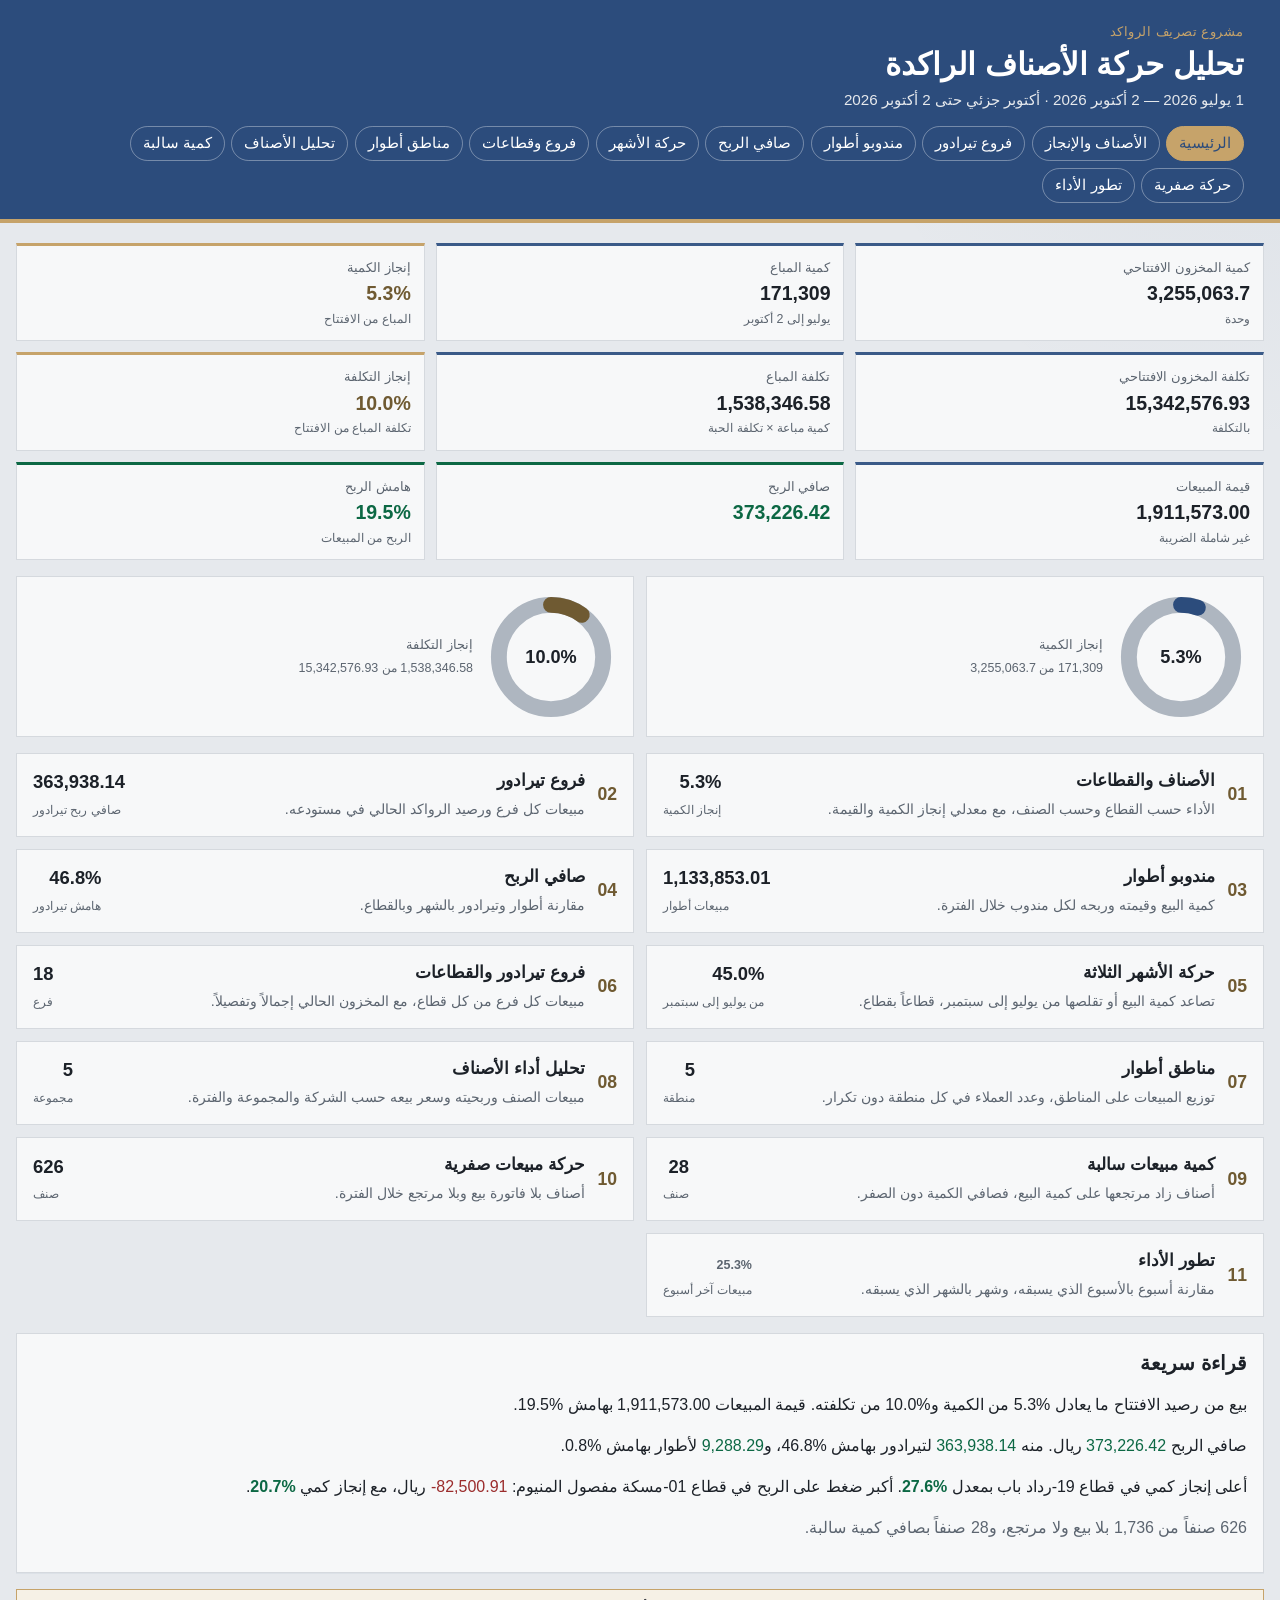
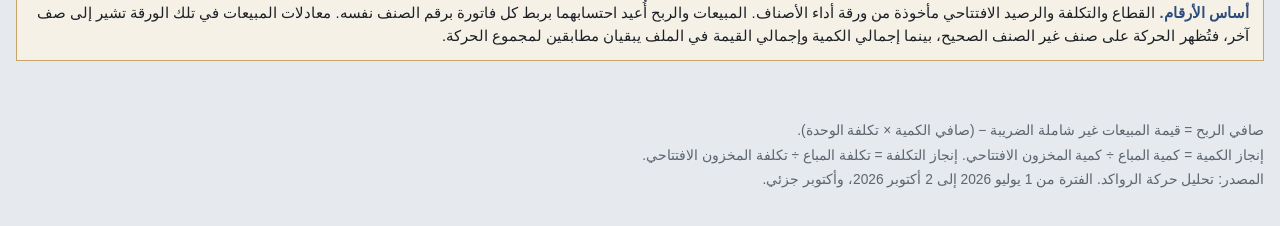
==== index.html @ 4e4d160f "إضافة صفحة تطور الأداء وصفحات الحركة، وتحديث الرسوم والجداول. المقارنة أسبوع مقابل الأسبوع السابق وش" ====
<!DOCTYPE html>
<html lang="ar" dir="rtl">
<head>
  <meta charset="utf-8">
  <meta name="viewport" content="width=device-width, initial-scale=1">
  <title>تحليل حركة الرواكد</title>
  <link rel="stylesheet" href="report.css">
</head>
<body data-page="home">
  <header class="mast">
    <div class="mast-text">
      <p class="eyebrow">مشروع تصريف الرواكد</p>
      <h1>تحليل حركة الأصناف الراكدة</h1>
      <p class="period" id="period"></p>
    </div>
    <nav id="nav" class="nav" aria-label="أقسام التقرير"></nav>
  </header>
  <main id="app" class="wrap"></main>
  <footer class="foot">
    <p>صافي الربح = قيمة المبيعات غير شاملة الضريبة − (صافي الكمية × تكلفة الوحدة).</p>
    <p>إنجاز الكمية = كمية المباع ÷ كمية المخزون الافتتاحي. إنجاز التكلفة = تكلفة المباع ÷ تكلفة المخزون الافتتاحي.</p>
    <p>المصدر: تحليل حركة الرواكد. الفترة من 1 يوليو 2026 إلى 2 أكتوبر 2026، وأكتوبر جزئي.</p>
  </footer>
  <script src="data.js"></script>
  <script src="report.js"></script>
</body>
</html>
---- report.css ----
:root {
  --bg: #E6E9ED;
  --paper: #F7F8F9;
  --ink: #1c2128;
  --muted: #5c6570;
  --line: #d5d9de;
  --deep: #2C4C7C;
  --deep-2: #3A5A88;
  --gold: #C6A36A;
  --gold-ink: #6F5A32;
  --gold-soft: #F6F1E6;
  --good: #0c6844;
  --bad: #9b2c2c;
  --track: #d9dee4;
  --shadow: 0 1px 0 rgba(44, 76, 124, 0.05);
  color-scheme: light;
}

* { box-sizing: border-box; }

html {
  scroll-behavior: smooth;
}

body {
  margin: 0;
  background:
    radial-gradient(circle at 100% 0%, rgba(44, 76, 124, 0.05), transparent 28rem),
    var(--bg);
  color: var(--ink);
  font-family: "Segoe UI", Tahoma, "Noto Naskh Arabic", sans-serif;
  font-size: 16px;
  line-height: 1.55;
  text-align: start;
}

.mast {
  background: var(--deep);
  color: #ffffff;
  padding: 1.4rem 1.25rem 1rem;
  border-bottom: 4px solid var(--gold);
}

.mast-text,
.wrap,
.foot {
  width: calc(100% - 2rem);
  margin-inline: auto;
}

.eyebrow {
  margin: 0;
  color: var(--gold);
  font-size: 0.82rem;
  letter-spacing: 0.04em;
}

h1 {
  margin: 0.15rem 0 0.2rem;
  font-size: clamp(1.55rem, 2.4vw, 2.15rem);
  font-weight: 700;
  line-height: 1.3;
}

.period {
  margin: 0;
  color: var(--bg);
  font-size: 0.95rem;
}

.nav {
  width: calc(100% - 2rem);
  margin: 0.9rem auto 0;
  display: flex;
  flex-wrap: wrap;
  gap: 0.4rem;
}

.nav a {
  color: #ffffff;
  text-decoration: none;
  border: 1px solid rgba(255, 255, 255, 0.35);
  padding: 0.32rem 0.75rem;
  border-radius: 999px;
  font-size: 0.92rem;
}

.nav a:hover { background: rgba(255, 255, 255, 0.12); }

.nav a[aria-current="page"] {
  background: var(--gold);
  color: var(--deep);
  border-color: var(--gold);
}

.wrap { padding: 1.25rem 0 2.5rem; }

.foot {
  padding: 0 0 2rem;
  color: var(--muted);
  font-size: 0.86rem;
}

.foot p { margin: 0.2rem 0; }

h2 {
  margin: 0 0 0.35rem;
  font-size: 1.25rem;
  line-height: 1.35;
}

.lead {
  margin: 0 0 0.9rem;
  color: var(--muted);
}

.section {
  background: var(--paper);
  border: 1px solid var(--line);
  box-shadow: var(--shadow);
  padding: 1rem 1rem 1.1rem;
  margin-bottom: 1rem;
}

.kpis {
  display: grid;
  grid-template-columns: repeat(6, 1fr);
  gap: 0.7rem;
  margin-bottom: 1rem;
}

.kpis.board { grid-template-columns: repeat(3, 1fr); }

.kpi {
  background: var(--paper);
  border: 1px solid var(--line);
  border-top: 3px solid var(--deep-2);
  padding: 0.75rem 0.8rem 0.7rem;
  min-width: 0;
}

.kpi.good { border-top-color: var(--good); }
.kpi.bad { border-top-color: var(--bad); }
.kpi.gold { border-top-color: var(--gold); }

.kpi-label {
  margin: 0;
  color: var(--muted);
  font-size: 0.82rem;
}

.kpi-value {
  margin: 0.2rem 0 0;
  font-size: 1.22rem;
  font-weight: 700;
  line-height: 1.25;
  font-variant-numeric: tabular-nums;
}

.kpi-note {
  margin: 0.25rem 0 0;
  color: var(--muted);
  font-size: 0.78rem;
}

.cards {
  display: grid;
  grid-template-columns: 1fr 1fr;
  gap: 0.75rem;
}

.card {
  display: grid;
  grid-template-columns: auto 1fr auto;
  gap: 0.8rem;
  align-items: center;
  text-decoration: none;
  color: inherit;
  background: var(--paper);
  border: 1px solid var(--line);
  padding: 0.9rem 1rem;
}

.card:hover { border-color: var(--deep-2); }

.card-n {
  font-weight: 700;
  color: var(--gold-ink);
  font-size: 1.1rem;
}

.card h2 { font-size: 1.05rem; }
.card p { margin: 0.15rem 0 0; color: var(--muted); font-size: 0.9rem; }

.card-stat { text-align: end; }
.card-stat strong {
  display: block;
  font-size: 1.15rem;
  font-variant-numeric: tabular-nums;
}
.card-stat span { color: var(--muted); font-size: 0.78rem; }

.note {
  background: var(--gold-soft);
  border: 1px solid var(--gold);
  padding: 0.75rem 0.9rem;
  margin-bottom: 1rem;
  font-size: 0.92rem;
}

.check-option {
  display: flex;
  align-items: flex-start;
  gap: 0.65rem;
  background: var(--paper);
  border: 1px solid var(--line);
  border-inline-start: 3px solid var(--gold);
  padding: 0.75rem 0.9rem;
  margin-bottom: 1rem;
  cursor: pointer;
  font-size: 0.95rem;
}

.check-option input {
  width: 1.05rem;
  height: 1.05rem;
  margin-top: 0.22rem;
  accent-color: var(--deep);
  flex: none;
}

.check-option small {
  display: block;
  color: var(--muted);
  font-size: 0.82rem;
  margin-top: 0.15rem;
}

.note strong { color: var(--deep); }

.split {
  display: grid;
  grid-template-columns: 1fr 1fr;
  gap: 0.75rem;
}

.company {
  border: 1px solid var(--line);
  background: var(--paper);
  padding: 0.9rem 1rem 1rem;
}

.company h2 { margin-bottom: 0.15rem; }
.company .sub { margin: 0 0 0.7rem; color: var(--muted); font-size: 0.85rem; }

.stat-list {
  display: grid;
  grid-template-columns: 1fr 1fr;
  gap: 0.55rem 0.8rem;
  margin: 0;
}

.stat-list div { min-width: 0; }
.stat-list dt { color: var(--muted); font-size: 0.8rem; }
.stat-list dd { margin: 0.05rem 0 0; font-weight: 700; font-size: 1.05rem; }

.toolbar {
  display: flex;
  flex-wrap: wrap;
  gap: 0.5rem;
  align-items: end;
  margin-bottom: 0.7rem;
}

label.field { display: flex; flex-direction: column; gap: 0.2rem; font-size: 0.82rem; color: var(--muted); }

input[type="search"],
select {
  font: inherit;
  color: var(--ink);
  background: #fff;
  border: 1px solid var(--line);
  border-radius: 2px;
  padding: 0.38rem 0.55rem;
  min-width: 11rem;
}

input[type="search"] { min-width: min(22rem, 70vw); }

.chips { display: flex; flex-wrap: wrap; gap: 0.35rem; margin-bottom: 0.7rem; }

.chips button,
.switch button,
.pager button {
  font: inherit;
  background: #fff;
  color: var(--ink);
  border: 1px solid var(--line);
  padding: 0.32rem 0.65rem;
  cursor: pointer;
}

.chips button[aria-pressed="true"],
.switch button[aria-pressed="true"] {
  background: var(--deep);
  color: #ffffff;
  border-color: var(--deep);
}

.meta-line {
  margin: 0 0 0.55rem;
  color: var(--muted);
  font-size: 0.88rem;
}

.table-wrap {
  overflow: auto;
  max-height: 72vh;
  border: 1px solid var(--line);
  background: #fff;
}

.table-wrap.open { max-height: none; }

.donuts {
  display: grid;
  grid-template-columns: 1fr 1fr;
  gap: 0.75rem;
  margin-bottom: 1rem;
}

.donut {
  display: grid;
  grid-template-columns: 8.5rem 1fr;
  gap: 0.6rem;
  align-items: center;
  background: var(--paper);
  border: 1px solid var(--line);
  padding: 0.7rem 0.9rem;
}

.donut svg { width: 100%; height: auto; display: block; }
.donut-track { fill: none; stroke: #aeb6c0; stroke-width: 14; }
.donut-fill { fill: none; stroke: var(--deep); stroke-width: 14; stroke-linecap: round; }
.donuts .donut:nth-child(2) .donut-fill { stroke: var(--gold-ink); }
.donut-pct { font-size: 16px; font-weight: 700; fill: var(--ink); font-family: "Segoe UI", Tahoma, sans-serif; }

.chart-title { margin-top: 0.4rem; }

.stack { display: flex; flex-direction: column; gap: 0.32rem; }
.stack-row {
  display: grid;
  grid-template-columns: minmax(8rem, 14rem) 1fr auto;
  gap: 0.55rem;
  align-items: center;
}
.stack-name { font-size: 0.82rem; line-height: 1.3; }
.stack-track {
  height: 0.72rem;
  background: var(--track);
  border-radius: 99px;
  overflow: hidden;
}
.stack-bar { display: flex; height: 100%; }
.stack-seg { height: 100%; min-width: 1px; }
.stack-val { font-size: 0.82rem; min-width: 4.5rem; text-align: end; }
.stack-legend, .pie-legend { display: flex; flex-wrap: wrap; gap: 0.45rem 0.9rem; margin: 0.35rem 0 0.7rem; }
.legend-item, .pie-key { display: flex; align-items: center; gap: 0.35rem; font-size: 0.82rem; }
.swatch { width: 0.75rem; height: 0.75rem; border-radius: 2px; flex: none; }
.pie-key strong { margin-inline-start: auto; }

.pie-wrap {
  display: grid;
  grid-template-columns: 11rem 1fr;
  gap: 0.8rem;
  align-items: center;
}
.pie { width: 100%; height: auto; display: block; }
.pie-legend { flex-direction: column; align-items: flex-start; margin: 0; gap: 0.28rem; }
.pie-key { justify-content: flex-start; }
.pie-legend .pie-key strong { margin-inline-start: 0.4rem; }

table {
  width: 100%;
  border-collapse: collapse;
  font-size: 0.88rem;
  font-variant-numeric: tabular-nums;
}

th, td {
  padding: 0.42rem 0.55rem;
  border-bottom: 1px solid var(--line);
  white-space: nowrap;
  text-align: start;
  vertical-align: middle;
}

th {
  position: sticky;
  top: 0;
  z-index: 2;
  background: var(--bg);
  font-weight: 700;
  cursor: default;
  box-shadow: inset 0 -1px 0 var(--line);
}

th[data-k] { cursor: pointer; }

button:disabled { opacity: 0.45; cursor: default; }

td.clip, th.clip {
  white-space: normal;
  min-width: 14rem;
  max-width: 22rem;
}

th.stick, td.stick {
  position: sticky;
  inset-inline-start: 0;
  z-index: 1;
  background: var(--paper);
  box-shadow: -1px 0 0 var(--line);
}

th.stick { z-index: 3; background: var(--bg); }

.numcol { text-align: end; }

tbody tr:hover td { background: #e8edf3; }
tbody tr:hover td.stick { background: #dde4ee; }

.num {
  direction: ltr;
  unicode-bidi: isolate;
  display: inline-block;
  font-variant-numeric: tabular-nums;
}

.neg { color: var(--bad); }
.pos { color: var(--good); }

.rate-low { color: var(--bad); font-weight: 700; }
.rate-mid { color: var(--gold-ink); font-weight: 700; }
.rate-high { color: var(--good); font-weight: 700; }

.sku {
  direction: ltr;
  unicode-bidi: isolate;
  display: inline-block;
  font-variant-numeric: tabular-nums;
}

.bars { display: flex; flex-direction: column; gap: 0.38rem; }

.bar-row {
  display: grid;
  grid-template-columns: minmax(9rem, 16rem) 1fr auto;
  gap: 0.65rem;
  align-items: center;
}

.bar-name {
  font-size: 0.86rem;
  line-height: 1.35;
}

.bar-track {
  height: 0.72rem;
  background: var(--track);
  border-radius: 99px;
  overflow: hidden;
}

.bar-fill {
  height: 100%;
  background: var(--deep-2);
  border-radius: inherit;
  min-width: 2px;
}

.bar-fill.neg { background: var(--bad); }
.bar-fill.gold { background: var(--gold); }
.bar-fill.good { background: var(--good); }

.spark { display: block; margin-inline-start: auto; }

.trend {
  display: inline-block;
  padding: 0.08rem 0.5rem;
  border-radius: 999px;
  font-size: 0.78rem;
  background: var(--bg);
  white-space: nowrap;
}

.trend.up { color: var(--good); background: #e5f4ec; }
.trend.down { color: var(--bad); background: #f8e8e8; }
.trend.turn { color: var(--gold-ink); background: var(--gold-soft); }
.trend.flat { color: var(--muted); background: var(--bg); }

.split { margin-bottom: 1rem; }

.bar-val {
  font-size: 0.86rem;
  min-width: 5.5rem;
  text-align: end;
}

.switch { display: flex; gap: 0.35rem; margin-bottom: 0.7rem; }

.pager {
  display: flex;
  gap: 0.4rem;
  align-items: center;
  margin-top: 0.6rem;
}

.pair {
  display: grid;
  grid-template-columns: 1fr 1fr;
  gap: 1rem;
}

.matrix { font-size: 0.78rem; }
.matrix th, .matrix td { padding: 0.32rem 0.4rem; }
.matrix tfoot td, .matrix tfoot td.stick { font-weight: 700; background: var(--gold-soft); border-bottom: 0; }
.matrix td.stick, .matrix th.stick { min-width: 8.5rem; }

.delta-sub { display: block; margin-top: 0.12rem; font-size: 0.75rem; }

.mini {
  width: 100%;
  border-collapse: collapse;
  font-size: 0.86rem;
}

.mini th { cursor: default; }

.scroll-hint {
  margin: 0 0 0.4rem;
  color: var(--muted);
  font-size: 0.8rem;
}

@media (max-width: 980px) {
  .kpis, .kpis.board, .donuts { grid-template-columns: repeat(2, 1fr); }
  .pie-wrap, .donut { grid-template-columns: 1fr; }
  .cards, .split, .pair, .stat-list { grid-template-columns: 1fr; }
  .card { grid-template-columns: auto 1fr; }
  .card-stat { grid-column: 2; text-align: start; }
}

@page {
  size: A4 landscape;
  margin: 8mm;
}

@media print {
  body {
    background: #fff;
    font-size: 11px;
    print-color-adjust: exact;
    -webkit-print-color-adjust: exact;
  }
  .mast { border-bottom: 2px solid var(--gold); padding: 0.6rem 0; }
  .mast-text, .wrap, .foot { width: auto; }
  .wrap { padding: 0.4rem 0 0; }
  h1 { font-size: 1.25rem; }
  .nav, .toolbar, .pager, .scroll-hint, .chips { display: none; }
  .section { break-inside: auto; box-shadow: none; padding: 0.45rem 0.5rem; }
  .kpi, .card, .company, .kpis, tr, .bar-row { break-inside: avoid; }
  .kpi, .card, .company { box-shadow: none; }
  .table-wrap { max-height: none; overflow: visible; border: 0; }
  table { font-size: 8px; }
  th, td { white-space: normal; padding: 2px 3px; }
  th { position: static; }
  thead { display: table-header-group; }
  td.stick, th.stick { position: static; box-shadow: none; }
  td.clip, th.clip { max-width: none; min-width: 0; }
}
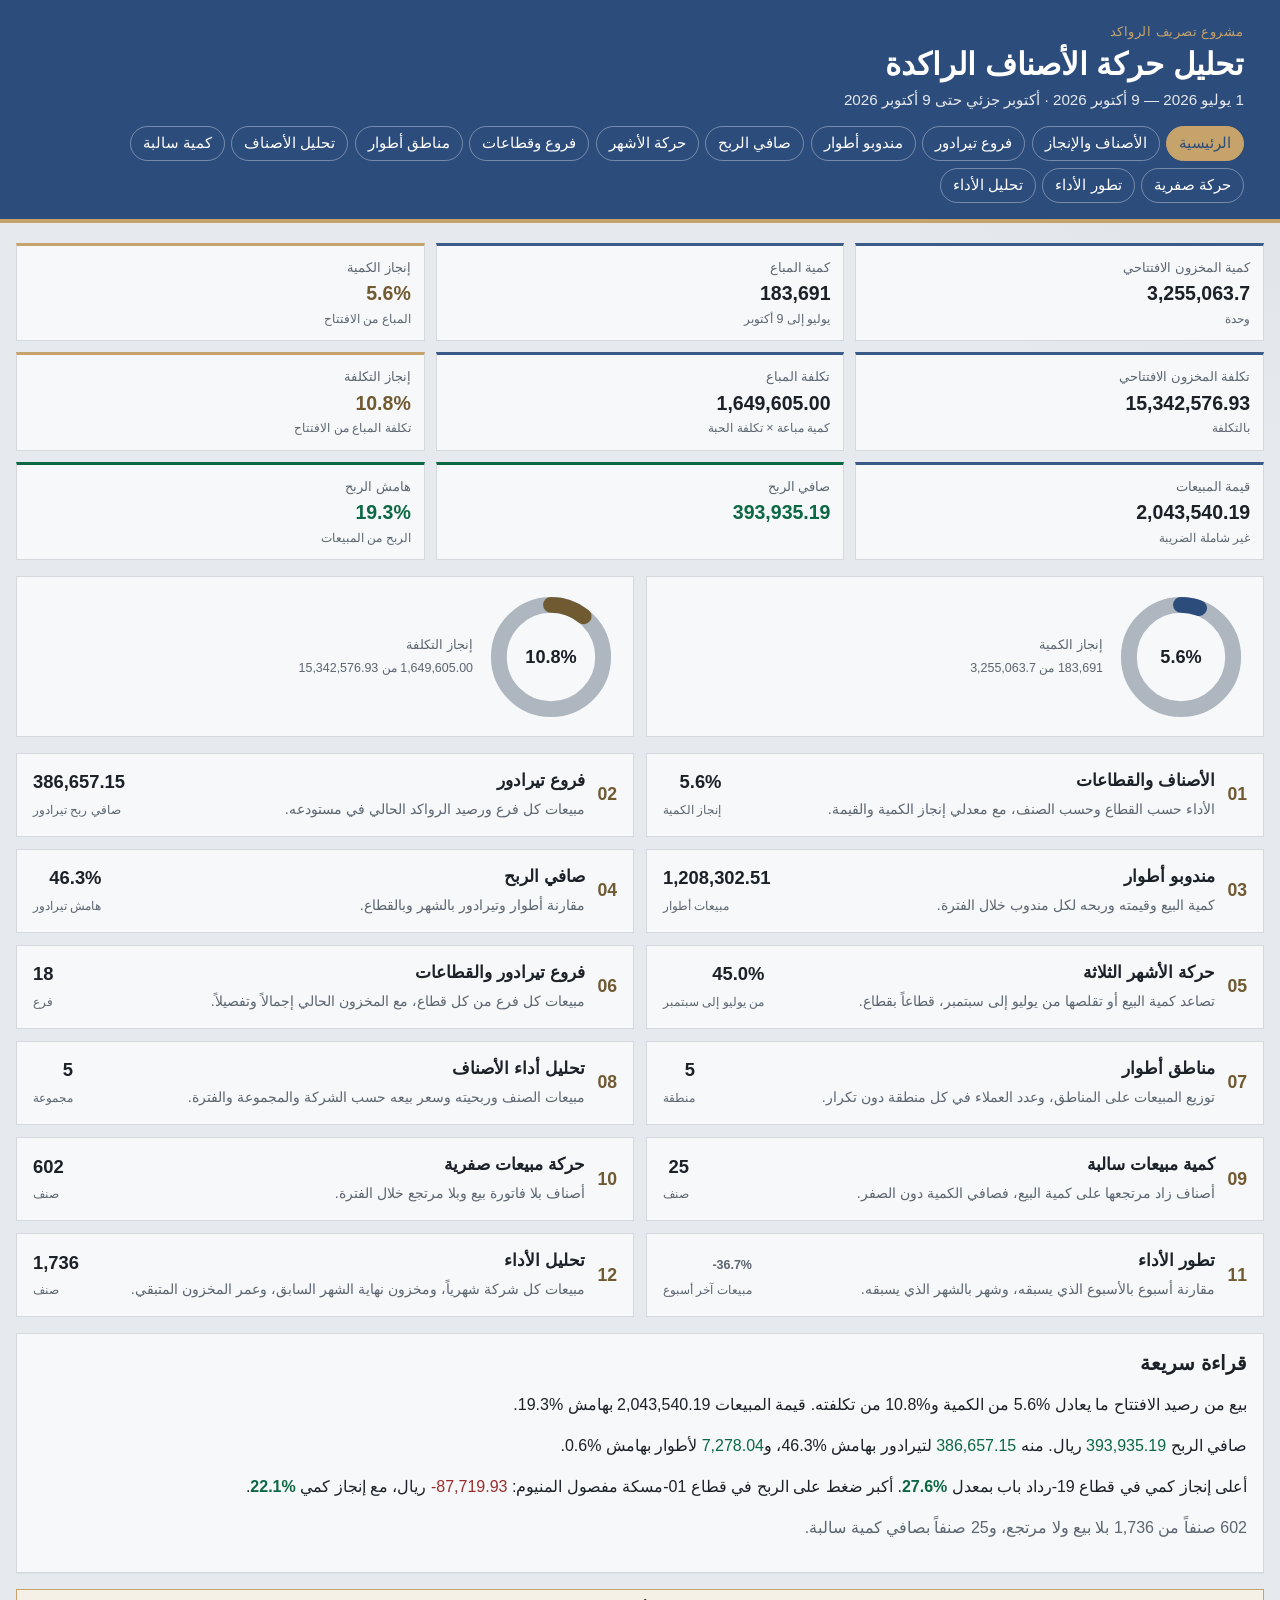
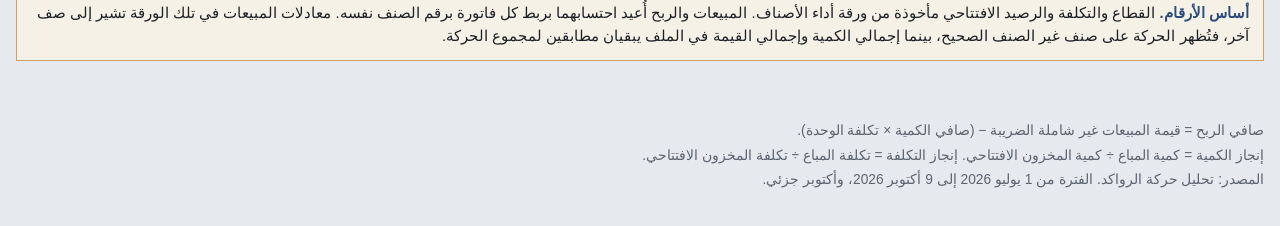
==== commit 9ffc332b: "تحديث مبيعات الأسبوع الماضي، وتصفية مندوبي أطوار، وعرض مخزون نهاية سبتمبر." ====
--- a/index.html
+++ b/index.html
@@ -19,7 +19,7 @@
   <footer class="foot">
     <p>صافي الربح = قيمة المبيعات غير شاملة الضريبة − (صافي الكمية × تكلفة الوحدة).</p>
     <p>إنجاز الكمية = كمية المباع ÷ كمية المخزون الافتتاحي. إنجاز التكلفة = تكلفة المباع ÷ تكلفة المخزون الافتتاحي.</p>
-    <p>المصدر: تحليل حركة الرواكد. الفترة من 1 يوليو 2026 إلى 2 أكتوبر 2026، وأكتوبر جزئي.</p>
+    <p>المصدر: تحليل حركة الرواكد. الفترة من 1 يوليو 2026 إلى 9 أكتوبر 2026، وأكتوبر جزئي.</p>
   </footer>
   <script src="data.js"></script>
   <script src="report.js"></script>
--- a/report.css
+++ b/report.css
@@ -528,6 +528,7 @@
 .matrix td.stick, .matrix th.stick { min-width: 8.5rem; }
 
 .delta-sub { display: block; margin-top: 0.12rem; font-size: 0.75rem; }
+.qty-meta { display: block; margin-top: 0.12rem; color: var(--muted); font-size: 0.75rem; line-height: 1.35; }
 
 .mini {
   width: 100%;
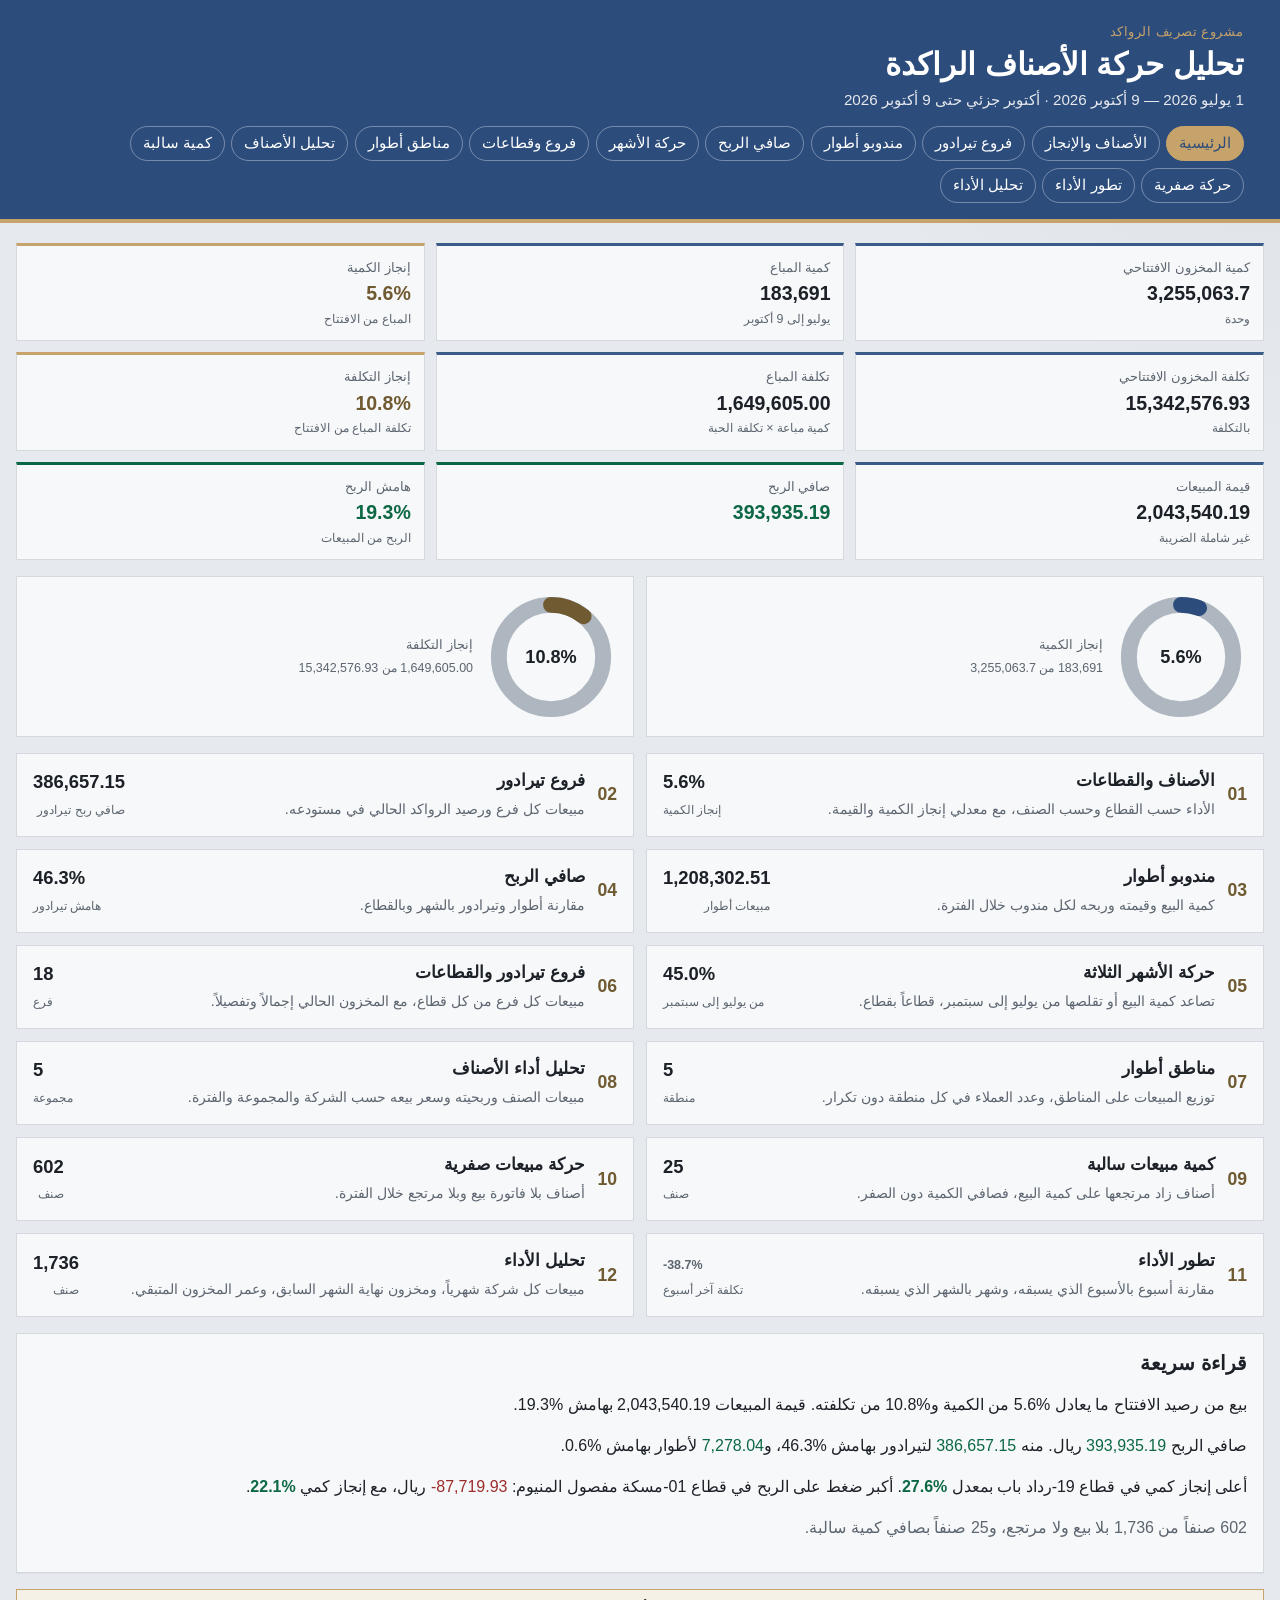
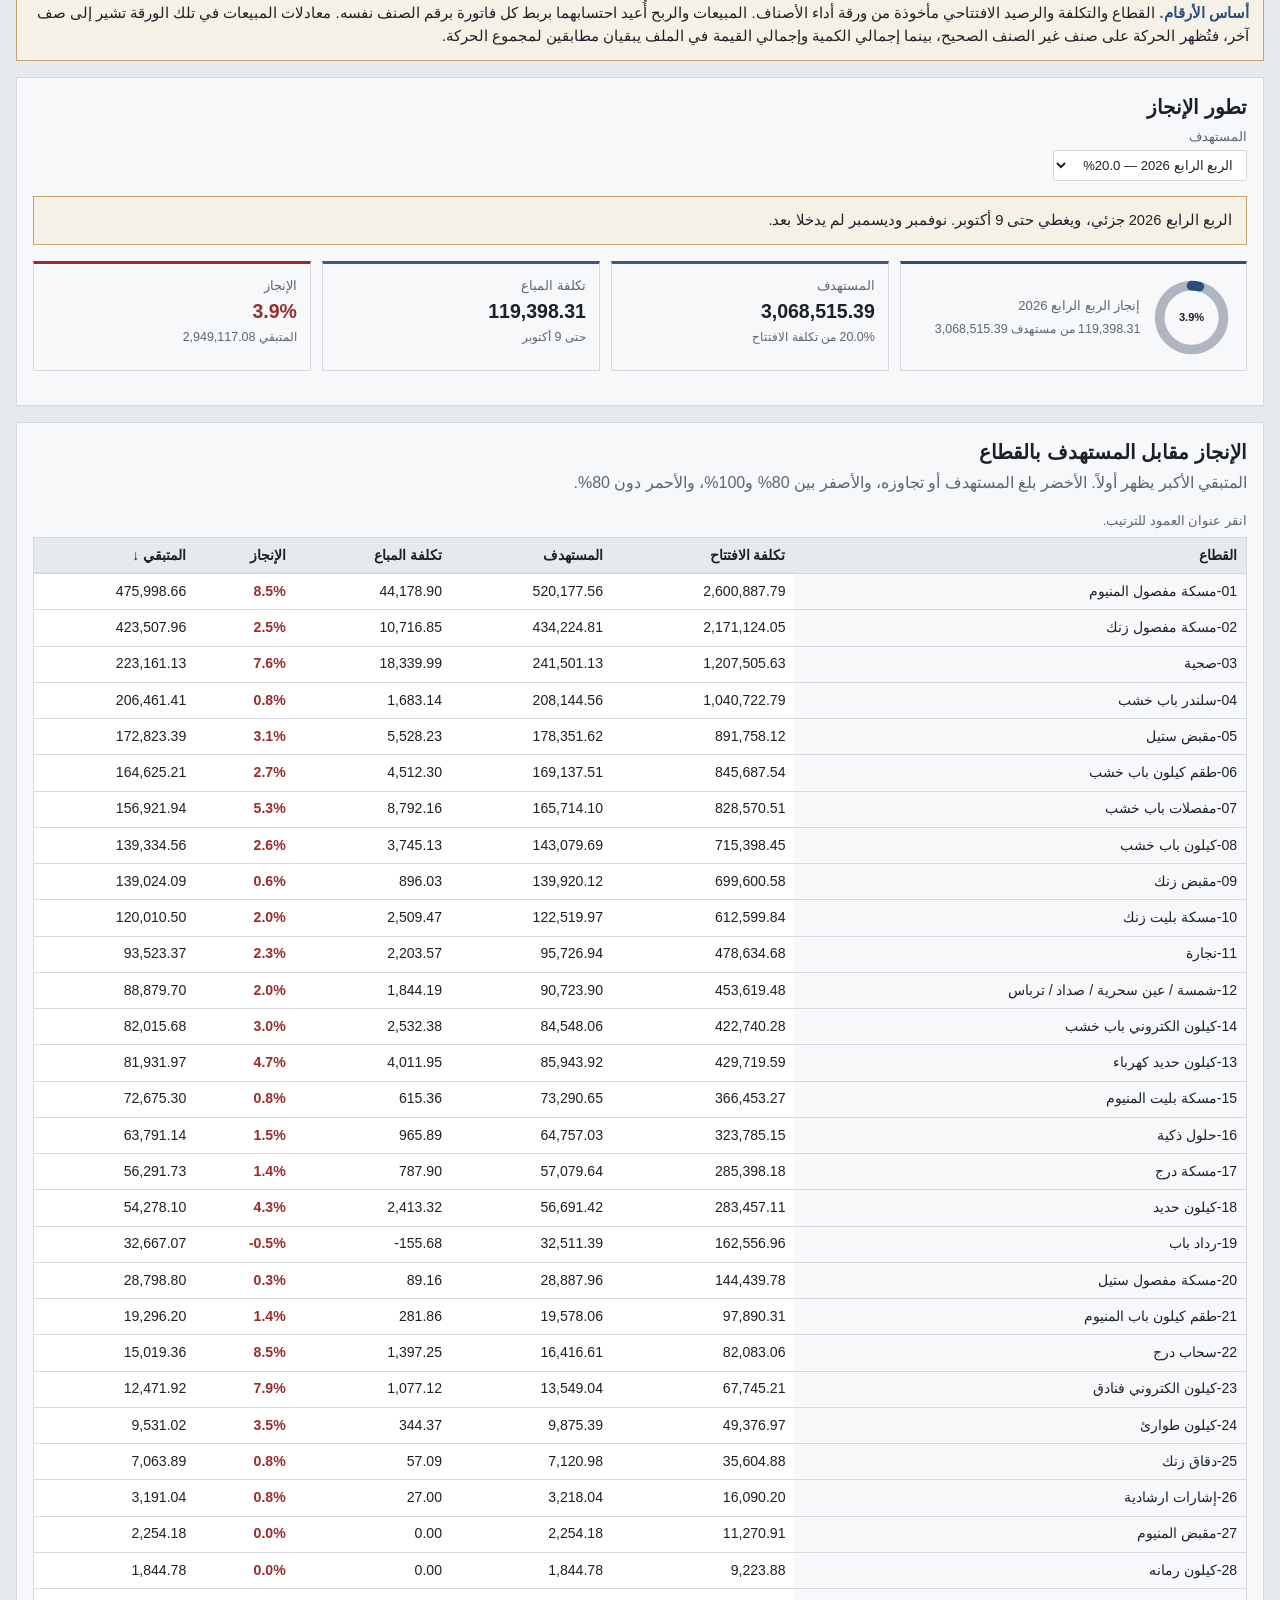
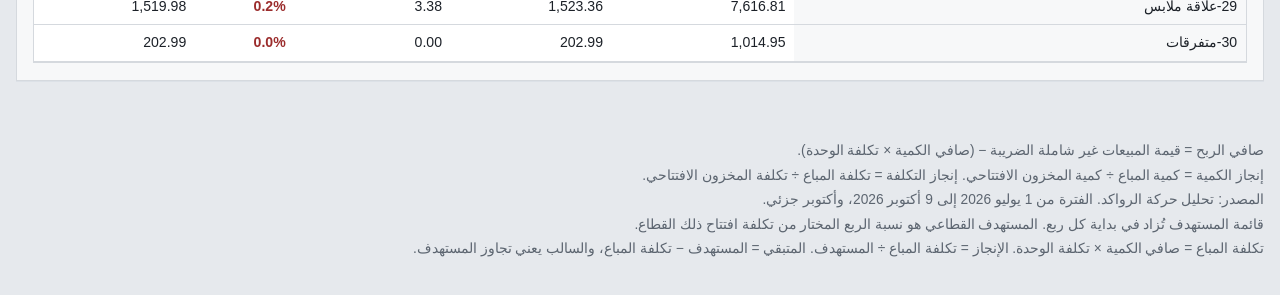
==== commit 2533ccb3: "عرض تطور الإنجاز أسفل الرئيسية مع قائمة المستهدفات، وتتبع تكلفة المباع في تطور الأداء." ====
--- a/index.html
+++ b/index.html
@@ -20,6 +20,8 @@
     <p>صافي الربح = قيمة المبيعات غير شاملة الضريبة − (صافي الكمية × تكلفة الوحدة).</p>
     <p>إنجاز الكمية = كمية المباع ÷ كمية المخزون الافتتاحي. إنجاز التكلفة = تكلفة المباع ÷ تكلفة المخزون الافتتاحي.</p>
     <p>المصدر: تحليل حركة الرواكد. الفترة من 1 يوليو 2026 إلى 9 أكتوبر 2026، وأكتوبر جزئي.</p>
+    <p>قائمة المستهدف تُزاد في بداية كل ربع. المستهدف القطاعي هو نسبة الربع المختار من تكلفة افتتاح ذلك القطاع.</p>
+    <p>تكلفة المباع = صافي الكمية × تكلفة الوحدة. الإنجاز = تكلفة المباع ÷ المستهدف. المتبقي = المستهدف − تكلفة المباع، والسالب يعني تجاوز المستهدف.</p>
   </footer>
   <script src="data.js"></script>
   <script src="report.js"></script>
--- a/report.css
+++ b/report.css
@@ -192,7 +192,7 @@
 .card h2 { font-size: 1.05rem; }
 .card p { margin: 0.15rem 0 0; color: var(--muted); font-size: 0.9rem; }
 
-.card-stat { text-align: end; }
+.card-stat { text-align: start; }
 .card-stat strong {
   display: block;
   font-size: 1.15rem;
@@ -363,7 +363,7 @@
 }
 .stack-bar { display: flex; height: 100%; }
 .stack-seg { height: 100%; min-width: 1px; }
-.stack-val { font-size: 0.82rem; min-width: 4.5rem; text-align: end; }
+.stack-val { font-size: 0.82rem; min-width: 4.5rem; text-align: start; }
 .stack-legend, .pie-legend { display: flex; flex-wrap: wrap; gap: 0.45rem 0.9rem; margin: 0.35rem 0 0.7rem; }
 .legend-item, .pie-key { display: flex; align-items: center; gap: 0.35rem; font-size: 0.82rem; }
 .swatch { width: 0.75rem; height: 0.75rem; border-radius: 2px; flex: none; }
@@ -425,7 +425,7 @@
 
 th.stick { z-index: 3; background: var(--bg); }
 
-.numcol { text-align: end; }
+.numcol { text-align: start; }
 
 tbody tr:hover td { background: #e8edf3; }
 tbody tr:hover td.stick { background: #dde4ee; }
@@ -504,7 +504,22 @@
 .bar-val {
   font-size: 0.86rem;
   min-width: 5.5rem;
-  text-align: end;
+  text-align: start;
+}
+
+.summary-row {
+  display: grid;
+  grid-template-columns: 1.25fr repeat(3, minmax(0, 1fr));
+  gap: 0.7rem;
+  align-items: stretch;
+  margin-bottom: 1rem;
+}
+
+.summary-row .donut {
+  height: 100%;
+  grid-template-columns: 5.2rem minmax(0, 1fr);
+  border-top: 3px solid var(--deep);
+  padding: 0.75rem 0.8rem 0.7rem;
 }
 
 .switch { display: flex; gap: 0.35rem; margin-bottom: 0.7rem; }
@@ -545,8 +560,9 @@
 }
 
 @media (max-width: 980px) {
-  .kpis, .kpis.board, .donuts { grid-template-columns: repeat(2, 1fr); }
+  .kpis, .kpis.board, .donuts, .summary-row { grid-template-columns: repeat(2, 1fr); }
   .pie-wrap, .donut { grid-template-columns: 1fr; }
+  .summary-row .donut { grid-template-columns: 5.2rem minmax(0, 1fr); }
   .cards, .split, .pair, .stat-list { grid-template-columns: 1fr; }
   .card { grid-template-columns: auto 1fr; }
   .card-stat { grid-column: 2; text-align: start; }
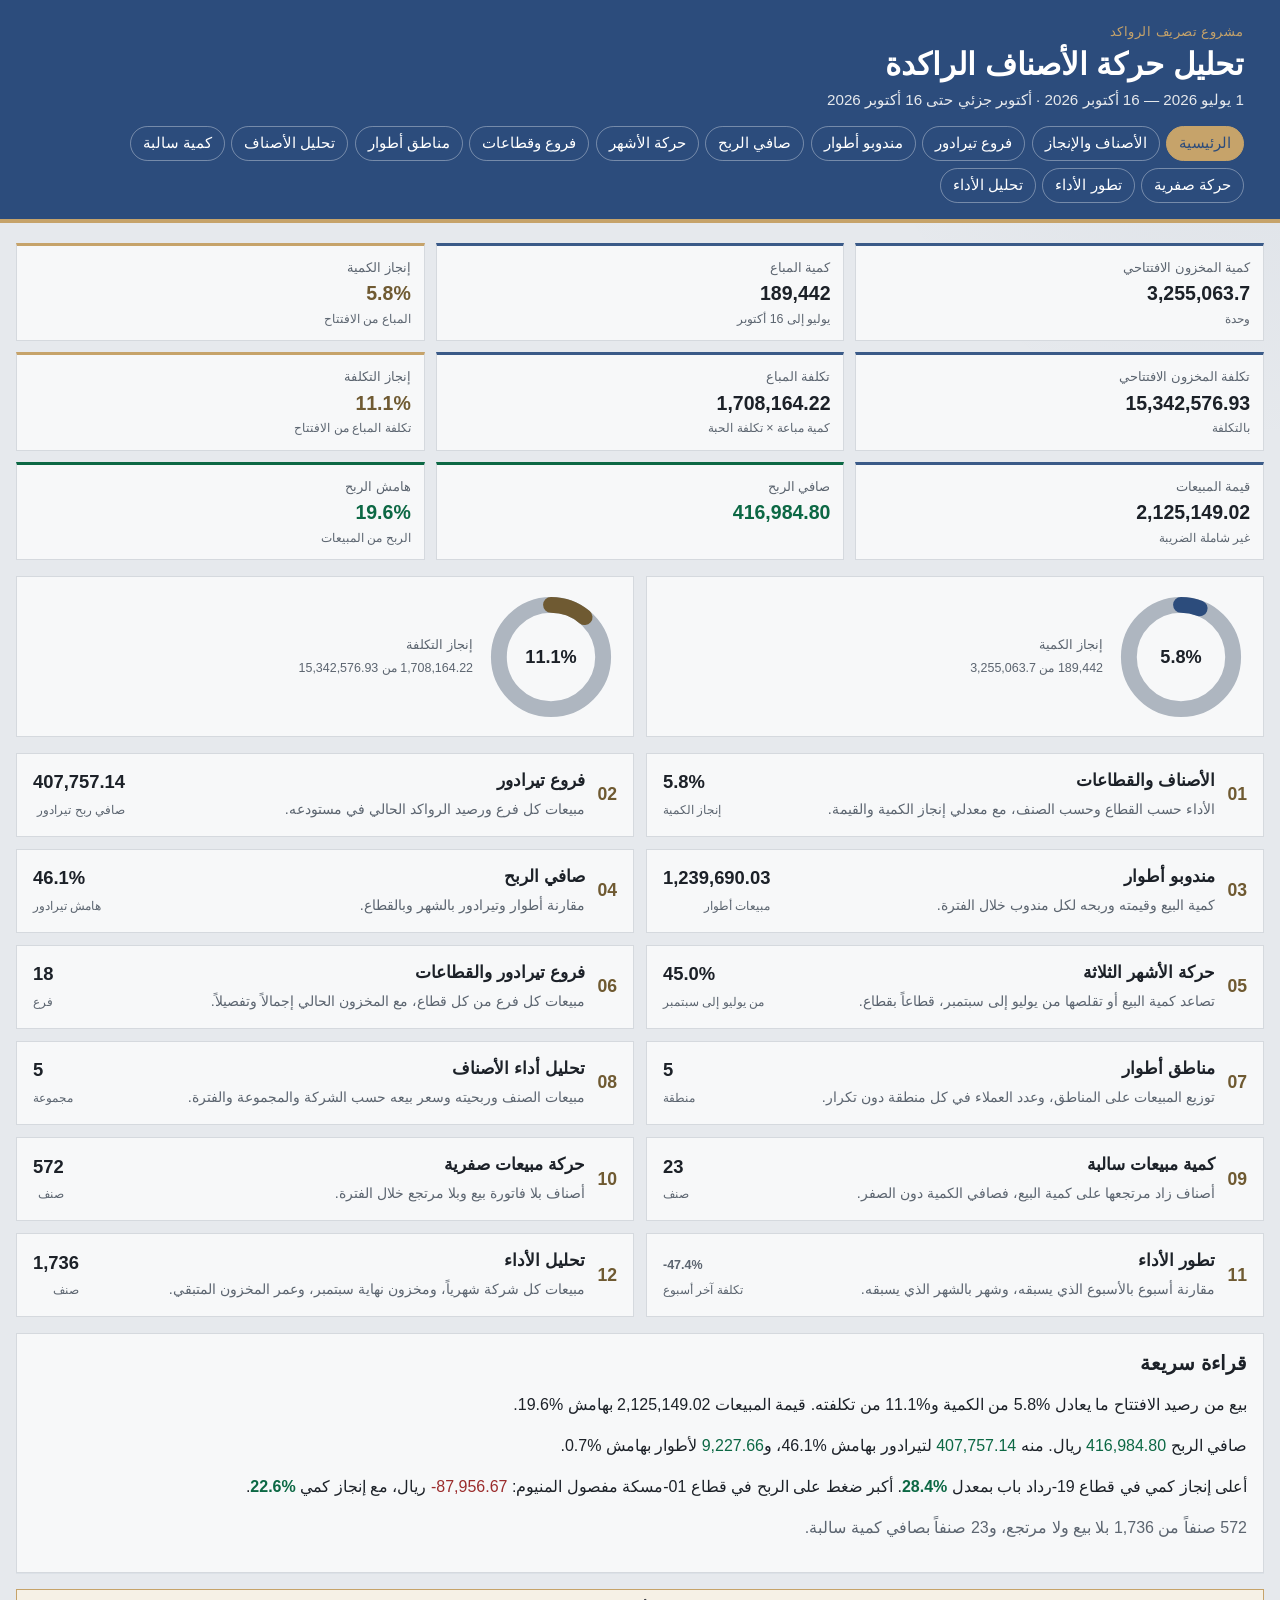
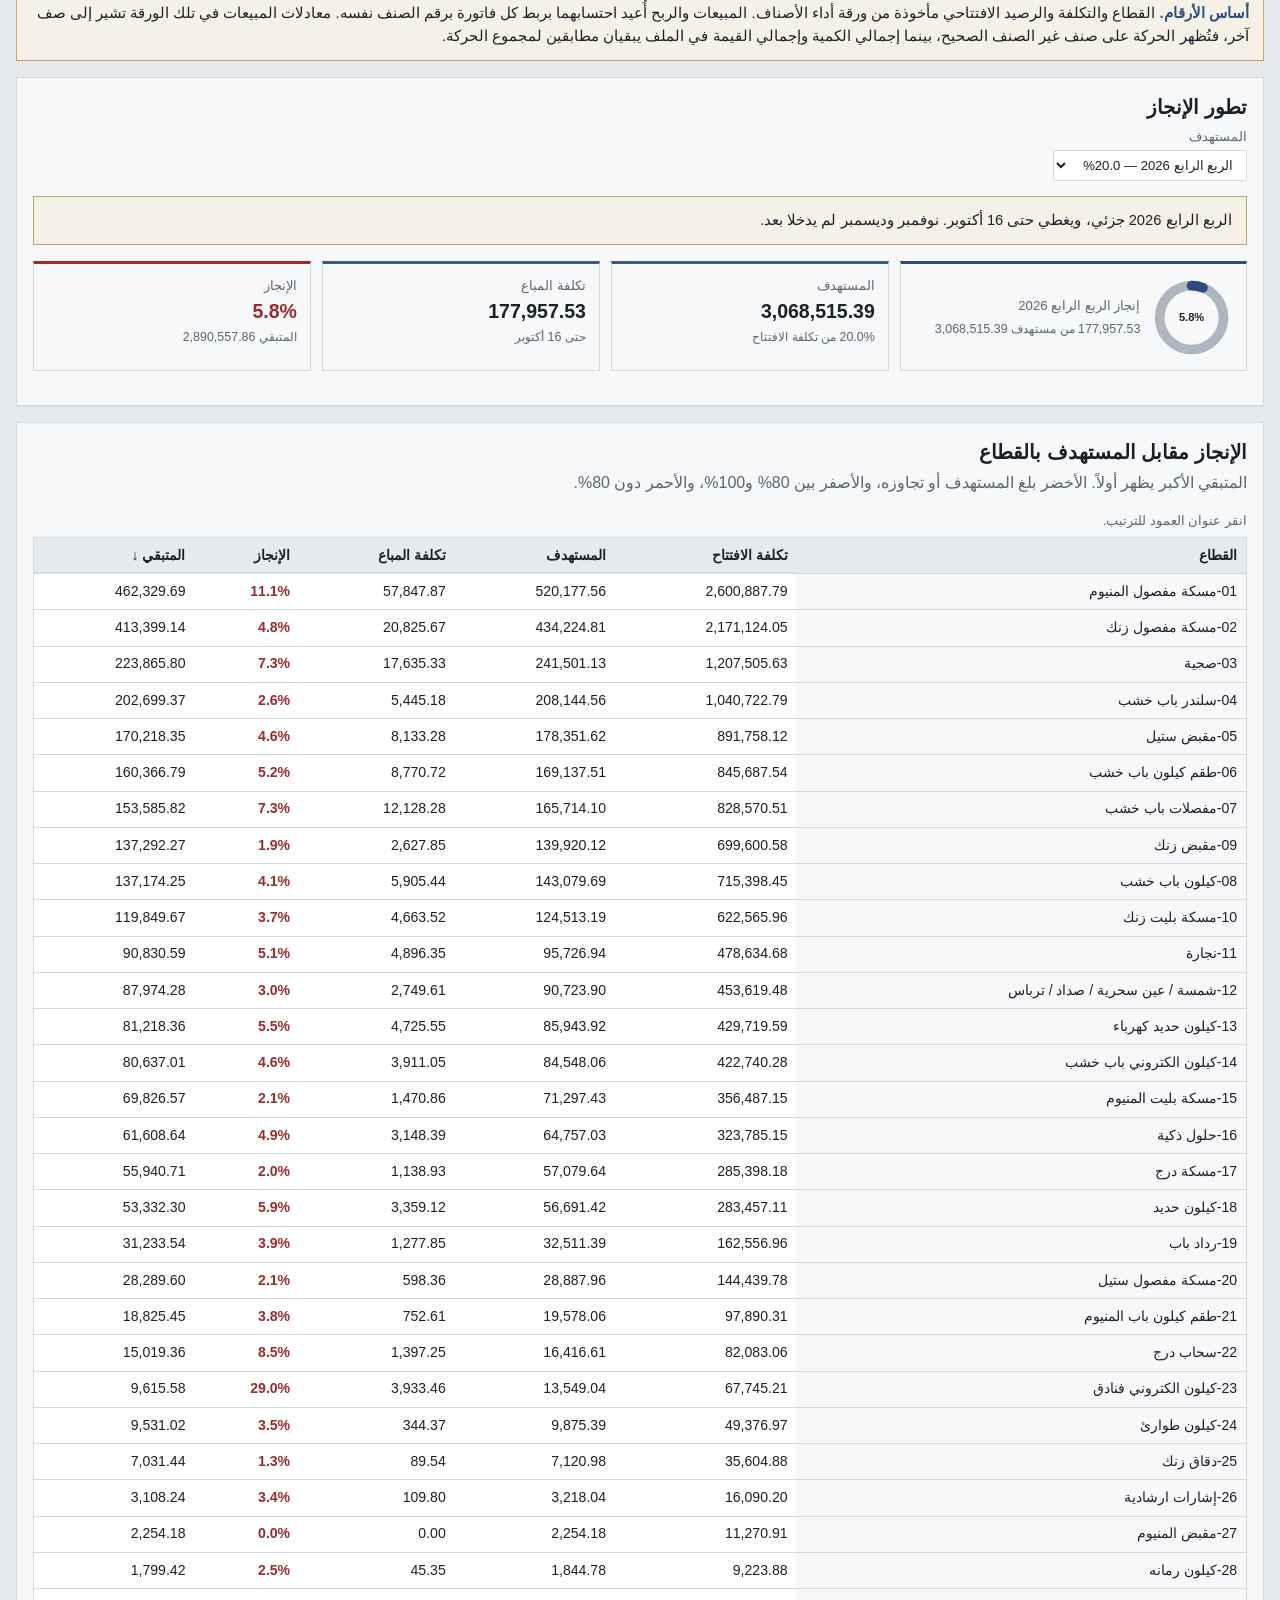
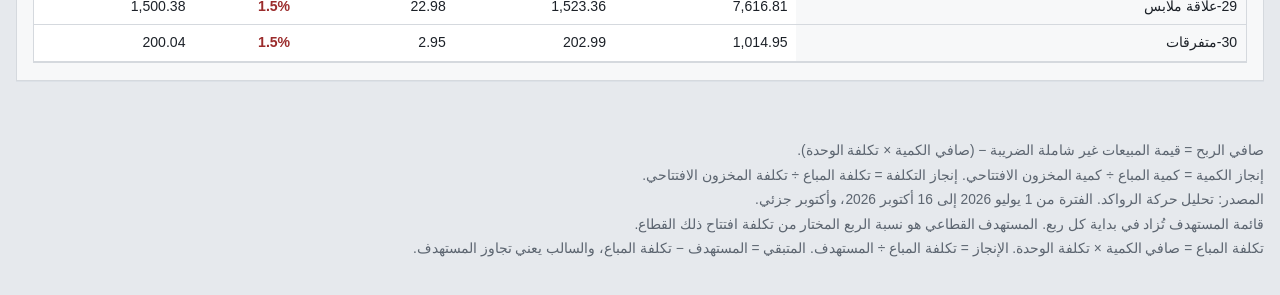
==== commit f34a46d2: "تحديث مبيعات الأسبوع حتى 16 أكتوبر، وإضافة متوسط الربحية وتصفية الشركة في تحليل الأداء." ====
--- a/index.html
+++ b/index.html
@@ -19,7 +19,7 @@
   <footer class="foot">
     <p>صافي الربح = قيمة المبيعات غير شاملة الضريبة − (صافي الكمية × تكلفة الوحدة).</p>
     <p>إنجاز الكمية = كمية المباع ÷ كمية المخزون الافتتاحي. إنجاز التكلفة = تكلفة المباع ÷ تكلفة المخزون الافتتاحي.</p>
-    <p>المصدر: تحليل حركة الرواكد. الفترة من 1 يوليو 2026 إلى 9 أكتوبر 2026، وأكتوبر جزئي.</p>
+    <p>المصدر: تحليل حركة الرواكد. الفترة من 1 يوليو 2026 إلى 16 أكتوبر 2026، وأكتوبر جزئي.</p>
     <p>قائمة المستهدف تُزاد في بداية كل ربع. المستهدف القطاعي هو نسبة الربع المختار من تكلفة افتتاح ذلك القطاع.</p>
     <p>تكلفة المباع = صافي الكمية × تكلفة الوحدة. الإنجاز = تكلفة المباع ÷ المستهدف. المتبقي = المستهدف − تكلفة المباع، والسالب يعني تجاوز المستهدف.</p>
   </footer>
--- a/report.css
+++ b/report.css
@@ -130,6 +130,7 @@
 }
 
 .kpis.board { grid-template-columns: repeat(3, 1fr); }
+.kpis.four { grid-template-columns: repeat(4, 1fr); }
 
 .kpi {
   background: var(--paper);
@@ -275,6 +276,7 @@
 label.field { display: flex; flex-direction: column; gap: 0.2rem; font-size: 0.82rem; color: var(--muted); }
 
 input[type="search"],
+input[type="number"],
 select {
   font: inherit;
   color: var(--ink);
@@ -286,6 +288,10 @@
 }
 
 input[type="search"] { min-width: min(22rem, 70vw); }
+
+.bound { display: flex; gap: 0.35rem; }
+.bound select { min-width: 6.6rem; }
+.bound input[type="number"] { width: 6.2rem; min-width: 6.2rem; }
 
 .chips { display: flex; flex-wrap: wrap; gap: 0.35rem; margin-bottom: 0.7rem; }
 
@@ -539,6 +545,13 @@
 
 .matrix { font-size: 0.78rem; }
 .matrix th, .matrix td { padding: 0.32rem 0.4rem; }
+.matrix th.branch-col {
+  white-space: normal;
+  min-width: 6.2rem;
+  max-width: 8.5rem;
+  line-height: 1.25;
+  vertical-align: bottom;
+}
 .matrix tfoot td, .matrix tfoot td.stick { font-weight: 700; background: var(--gold-soft); border-bottom: 0; }
 .matrix td.stick, .matrix th.stick { min-width: 8.5rem; }
 
@@ -560,7 +573,7 @@
 }
 
 @media (max-width: 980px) {
-  .kpis, .kpis.board, .donuts, .summary-row { grid-template-columns: repeat(2, 1fr); }
+  .kpis, .kpis.board, .kpis.four, .donuts, .summary-row { grid-template-columns: repeat(2, 1fr); }
   .pie-wrap, .donut { grid-template-columns: 1fr; }
   .summary-row .donut { grid-template-columns: 5.2rem minmax(0, 1fr); }
   .cards, .split, .pair, .stat-list { grid-template-columns: 1fr; }
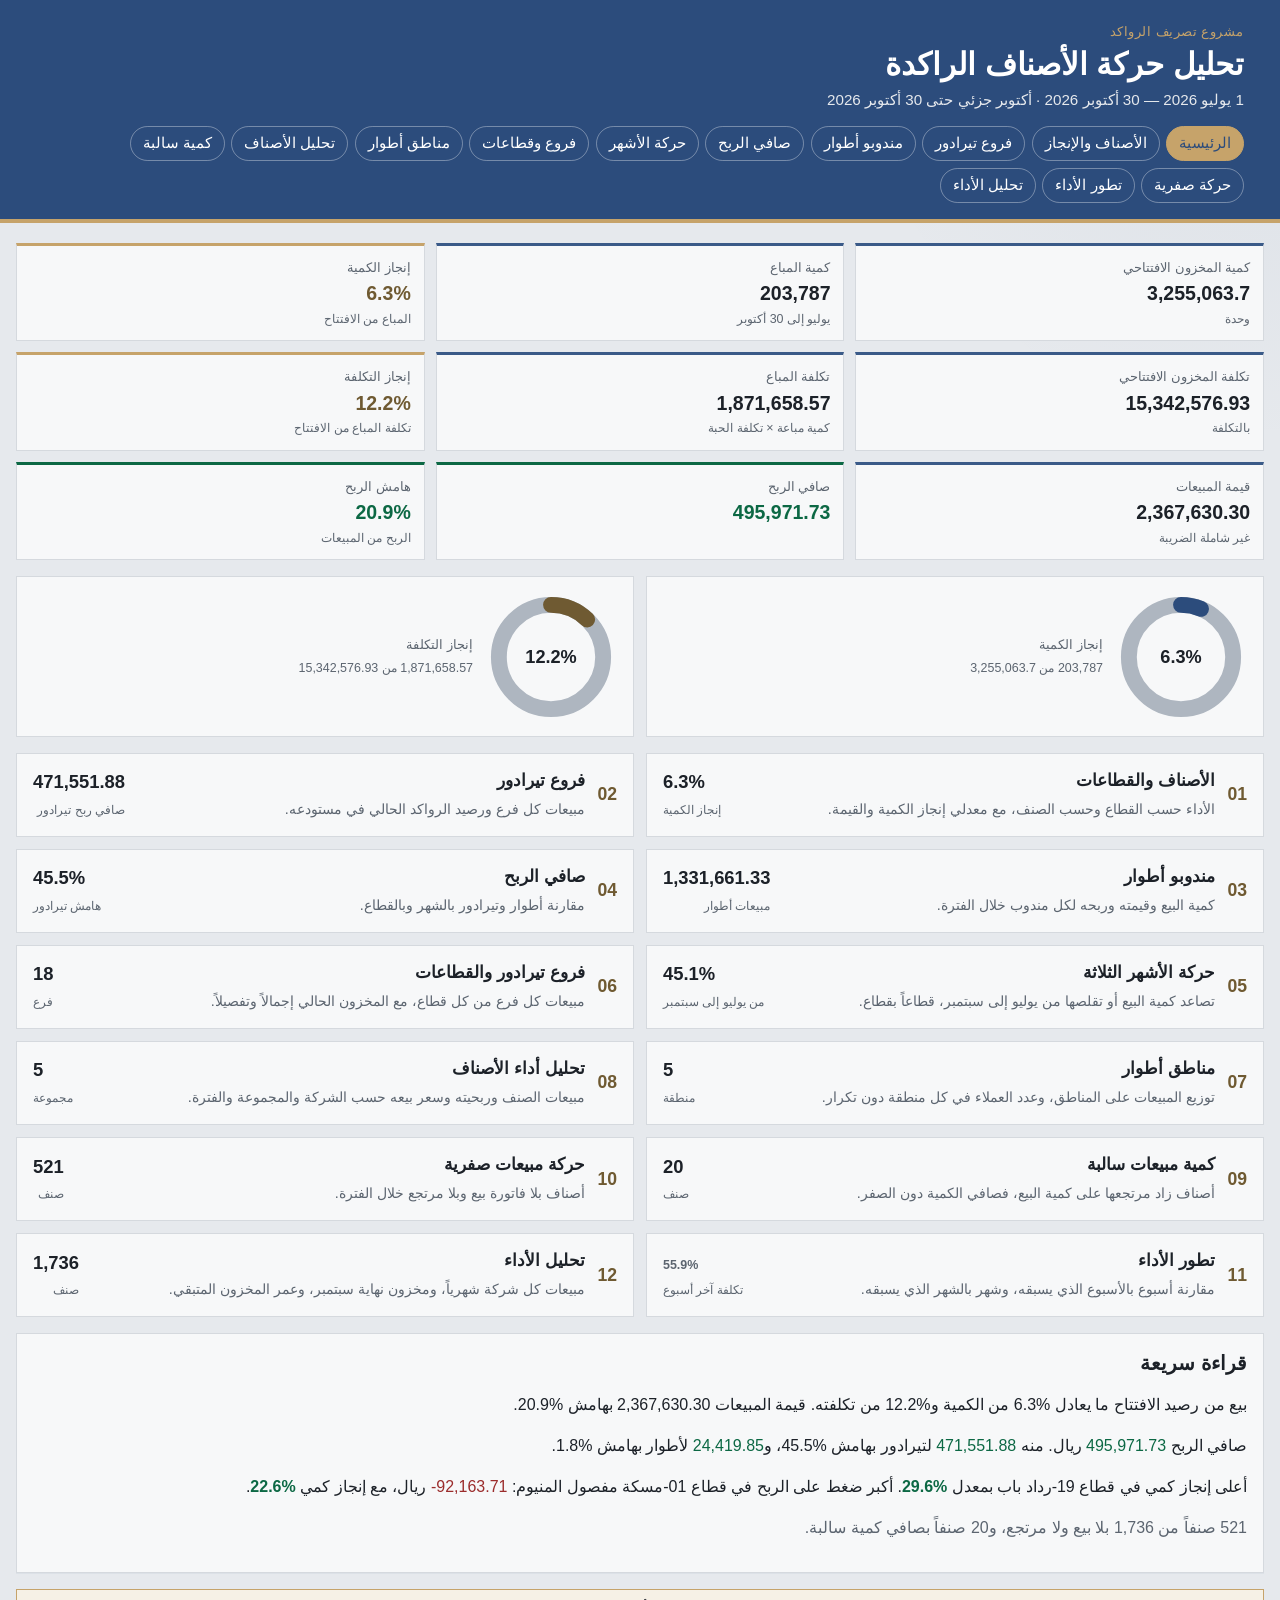
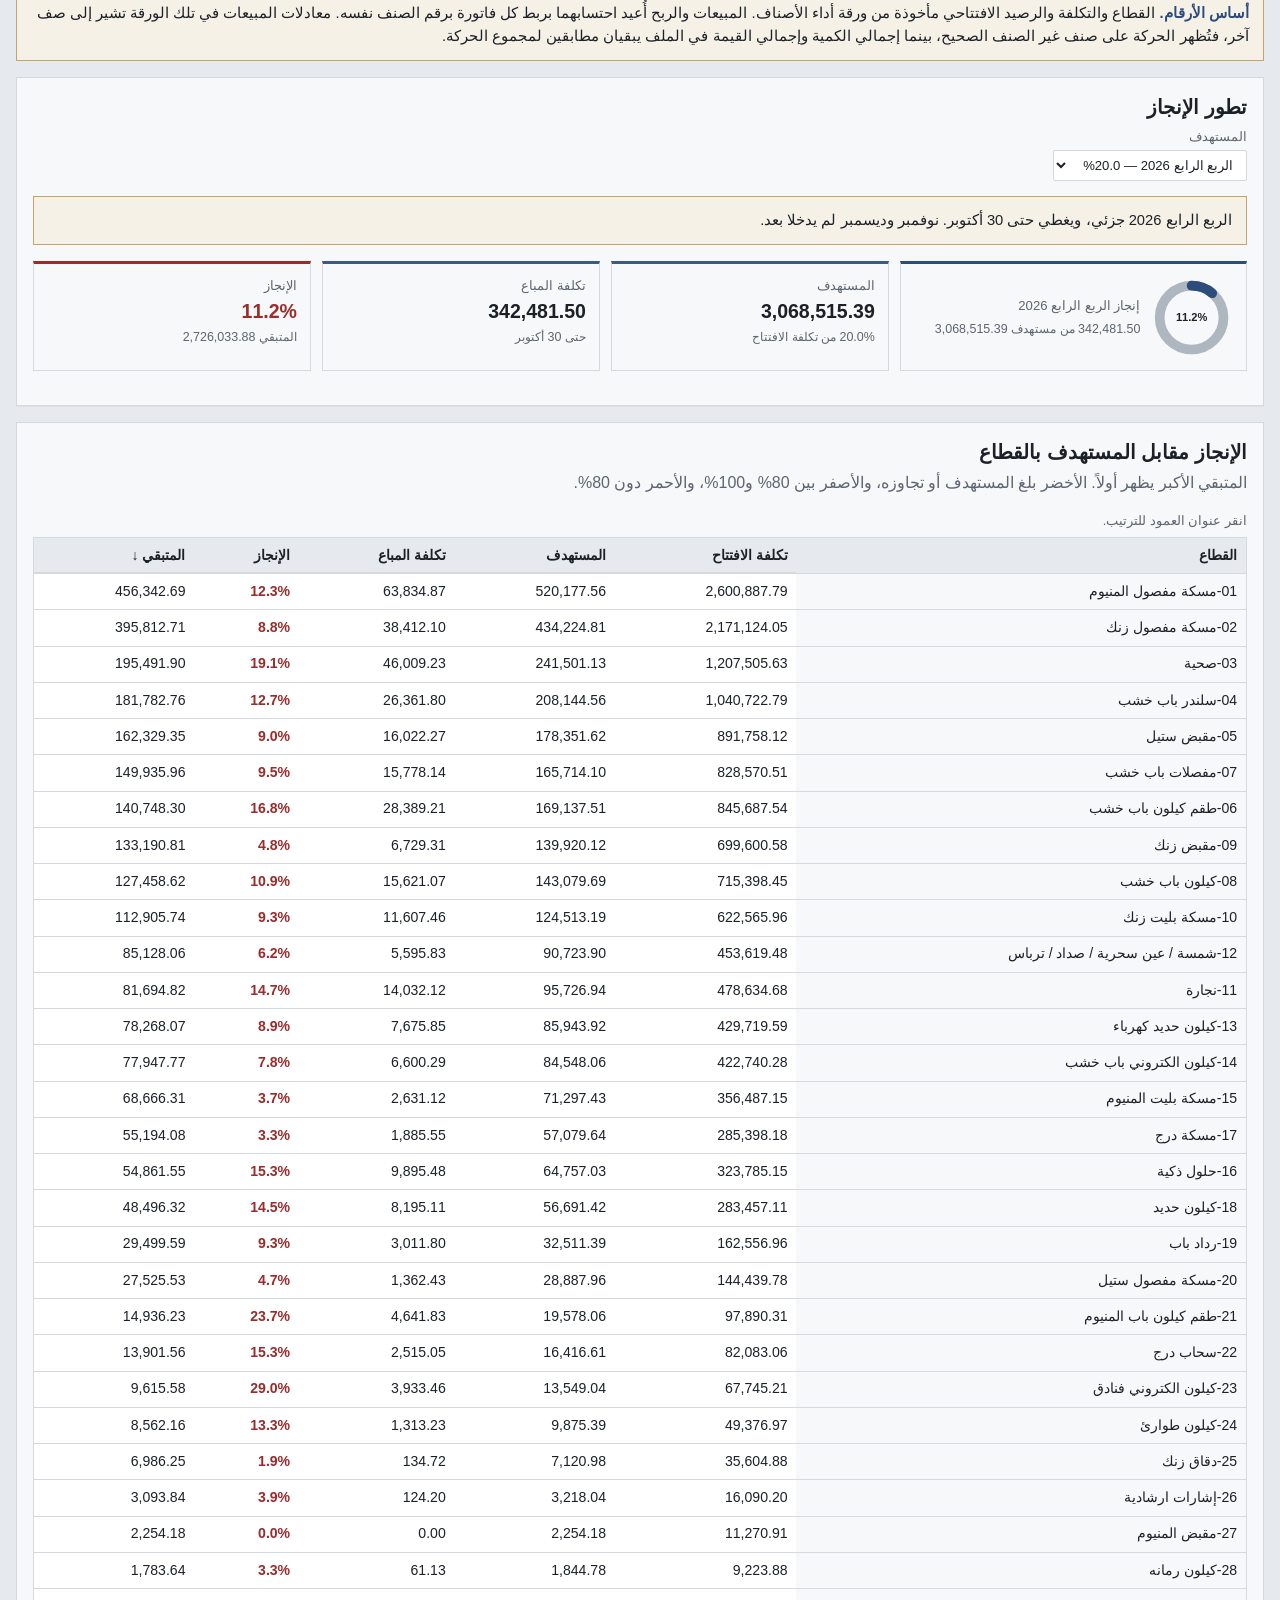
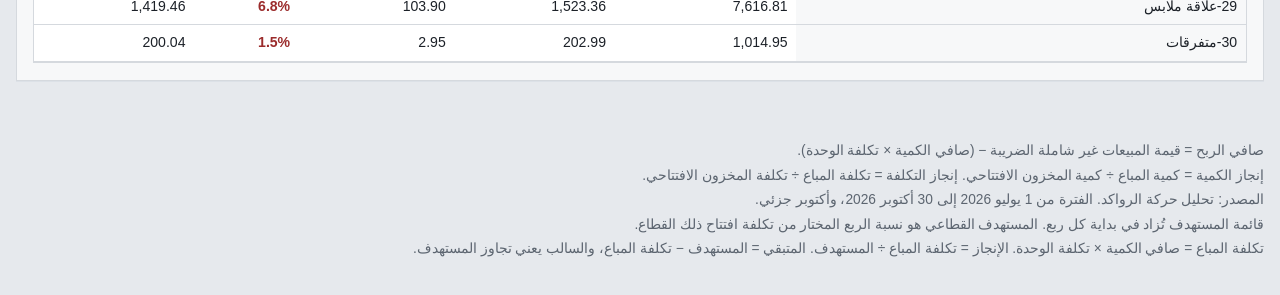
==== commit d00d4ac0: "تحديث مبيعات الرواكد حتى نهاية 30 أكتوبر." ====
--- a/index.html
+++ b/index.html
@@ -19,7 +19,7 @@
   <footer class="foot">
     <p>صافي الربح = قيمة المبيعات غير شاملة الضريبة − (صافي الكمية × تكلفة الوحدة).</p>
     <p>إنجاز الكمية = كمية المباع ÷ كمية المخزون الافتتاحي. إنجاز التكلفة = تكلفة المباع ÷ تكلفة المخزون الافتتاحي.</p>
-    <p>المصدر: تحليل حركة الرواكد. الفترة من 1 يوليو 2026 إلى 16 أكتوبر 2026، وأكتوبر جزئي.</p>
+    <p>المصدر: تحليل حركة الرواكد. الفترة من 1 يوليو 2026 إلى 30 أكتوبر 2026، وأكتوبر جزئي.</p>
     <p>قائمة المستهدف تُزاد في بداية كل ربع. المستهدف القطاعي هو نسبة الربع المختار من تكلفة افتتاح ذلك القطاع.</p>
     <p>تكلفة المباع = صافي الكمية × تكلفة الوحدة. الإنجاز = تكلفة المباع ÷ المستهدف. المتبقي = المستهدف − تكلفة المباع، والسالب يعني تجاوز المستهدف.</p>
   </footer>
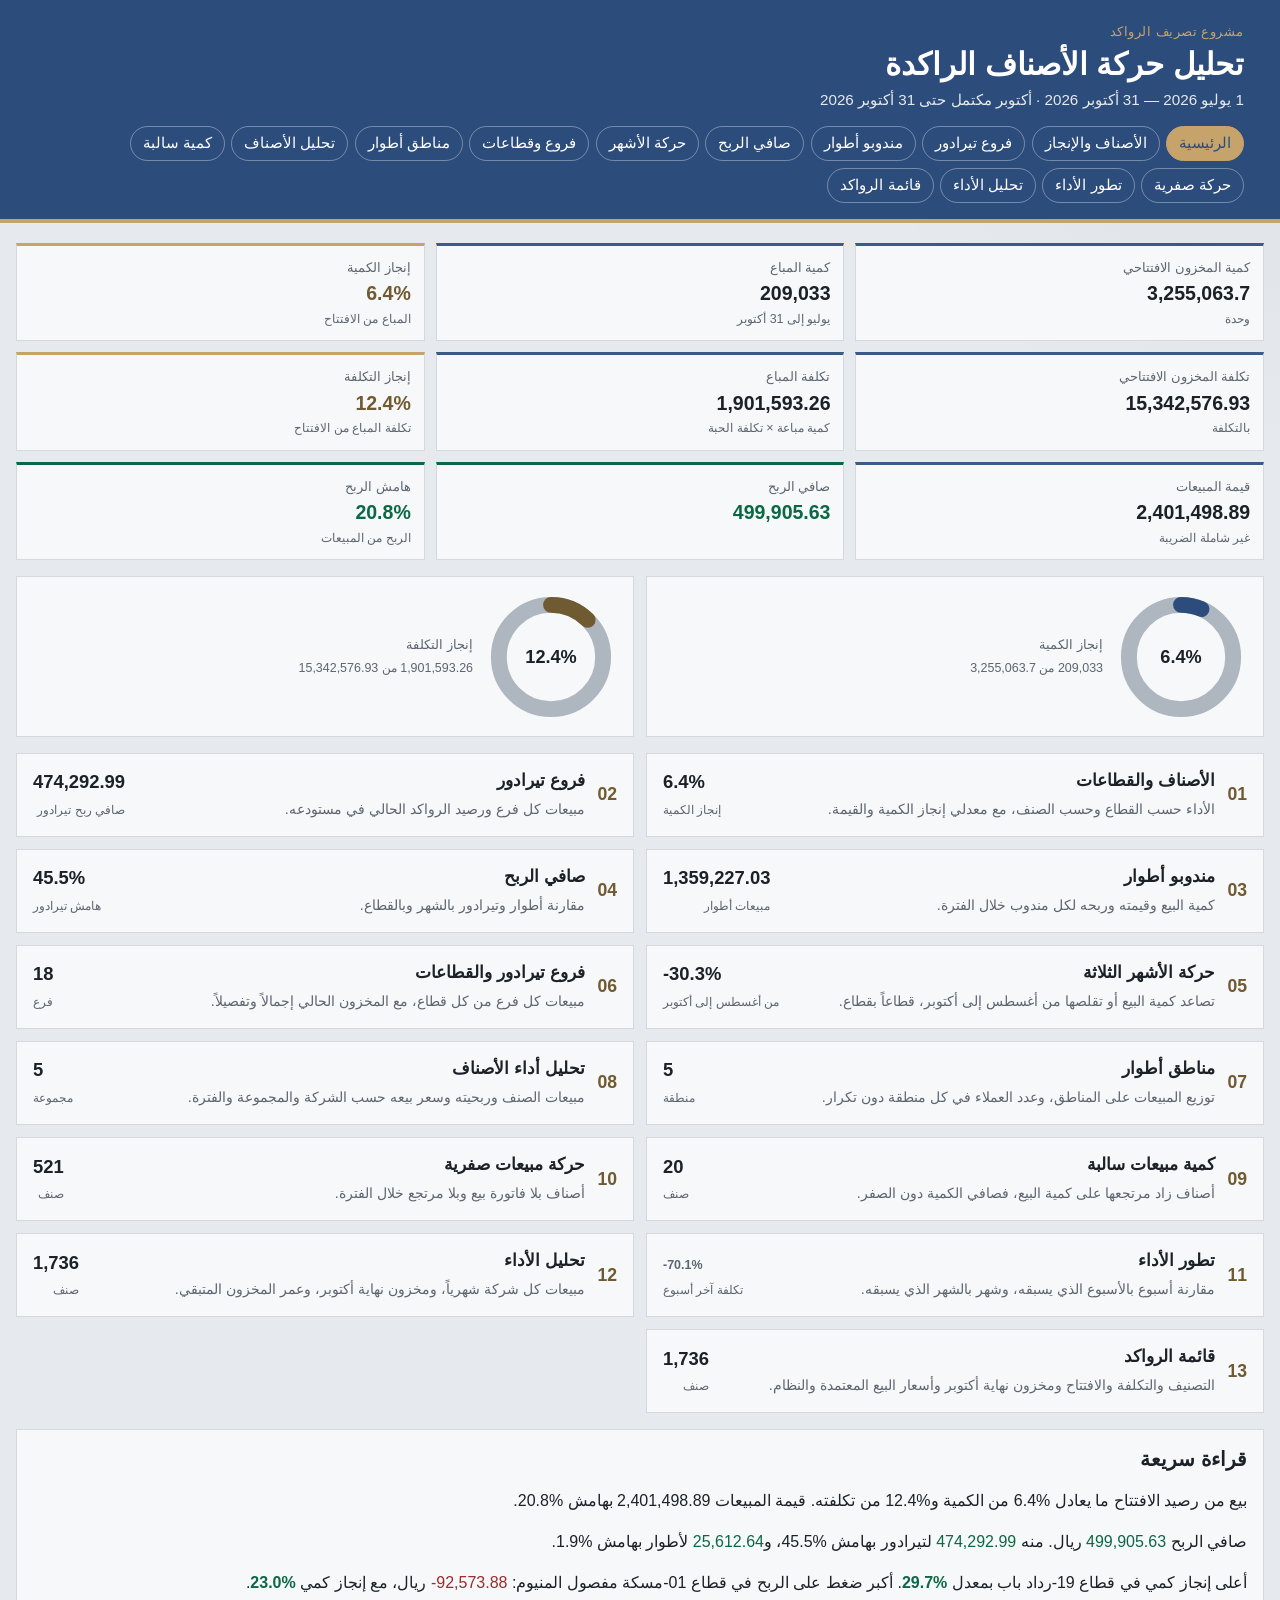
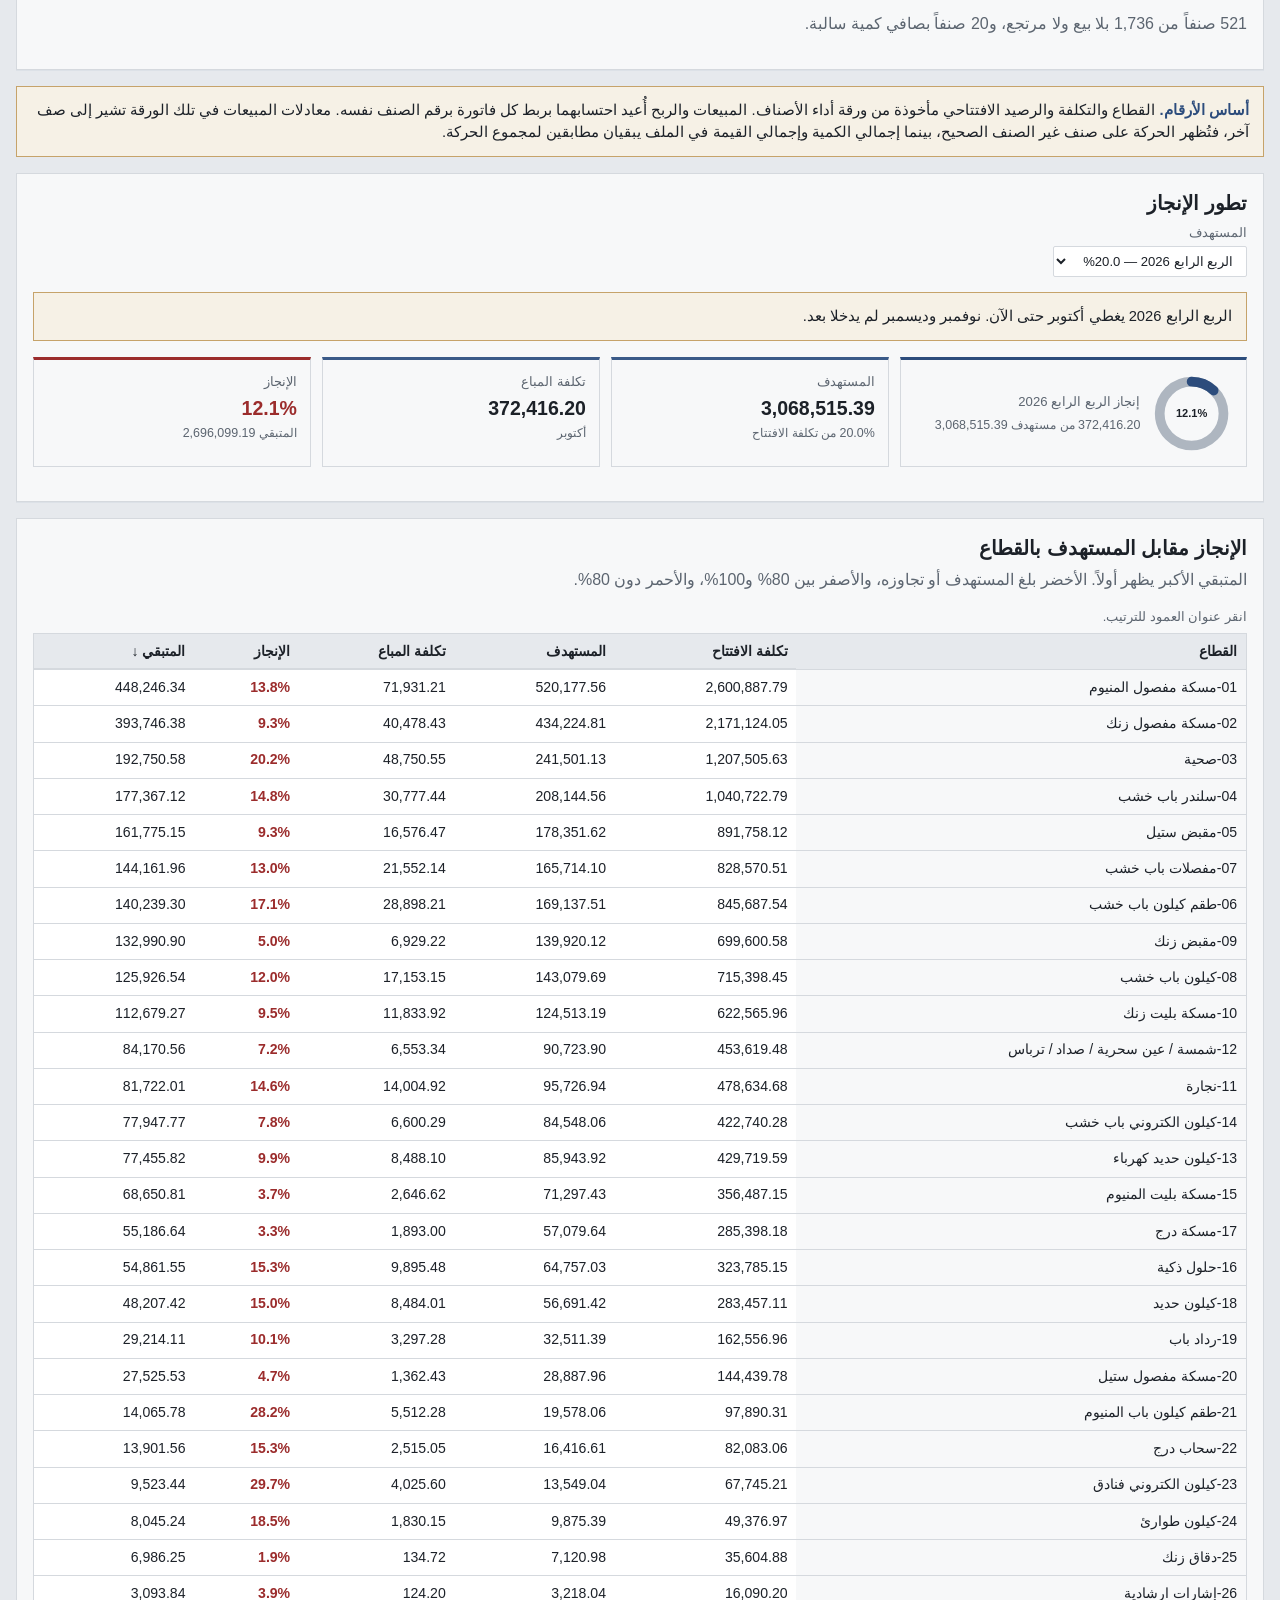
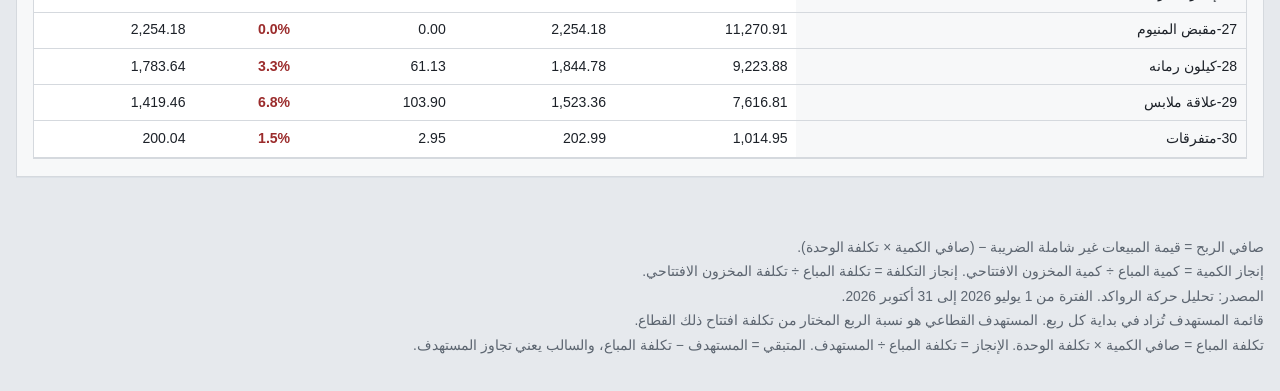
==== commit 8123794a: "اكتمال بيانات أكتوبر، وتصفية أسعار النظام المخالفة، وجدول تكلفة المباع الشهري في حركة الأشهر. EOF" ====
--- a/index.html
+++ b/index.html
@@ -19,7 +19,7 @@
   <footer class="foot">
     <p>صافي الربح = قيمة المبيعات غير شاملة الضريبة − (صافي الكمية × تكلفة الوحدة).</p>
     <p>إنجاز الكمية = كمية المباع ÷ كمية المخزون الافتتاحي. إنجاز التكلفة = تكلفة المباع ÷ تكلفة المخزون الافتتاحي.</p>
-    <p>المصدر: تحليل حركة الرواكد. الفترة من 1 يوليو 2026 إلى 30 أكتوبر 2026، وأكتوبر جزئي.</p>
+    <p>المصدر: تحليل حركة الرواكد. الفترة من 1 يوليو 2026 إلى 31 أكتوبر 2026.</p>
     <p>قائمة المستهدف تُزاد في بداية كل ربع. المستهدف القطاعي هو نسبة الربع المختار من تكلفة افتتاح ذلك القطاع.</p>
     <p>تكلفة المباع = صافي الكمية × تكلفة الوحدة. الإنجاز = تكلفة المباع ÷ المستهدف. المتبقي = المستهدف − تكلفة المباع، والسالب يعني تجاوز المستهدف.</p>
   </footer>
--- a/report.css
+++ b/report.css
@@ -579,6 +579,48 @@
   .cards, .split, .pair, .stat-list { grid-template-columns: 1fr; }
   .card { grid-template-columns: auto 1fr; }
   .card-stat { grid-column: 2; text-align: start; }
+}
+
+body[data-page="qaemat"] .wrap {
+  width: min(100% - 1rem, 100vw - 1rem);
+}
+
+body[data-page="qaemat"] .table-wrap {
+  overflow-x: hidden;
+}
+
+body[data-page="qaemat"] table {
+  table-layout: fixed;
+  width: 100%;
+  font-size: clamp(0.58rem, 0.72vw, 0.72rem);
+}
+
+body[data-page="qaemat"] th,
+body[data-page="qaemat"] td {
+  padding: 0.18rem 0.22rem;
+  white-space: normal;
+  overflow-wrap: anywhere;
+  line-height: 1.25;
+  min-width: 0;
+}
+
+body[data-page="qaemat"] th {
+  font-size: 0.9em;
+}
+
+body[data-page="qaemat"] td.stick,
+body[data-page="qaemat"] th.stick,
+body[data-page="qaemat"] td.clip,
+body[data-page="qaemat"] th.clip {
+  position: static;
+  min-width: 0;
+  max-width: none;
+  box-shadow: none;
+}
+
+body[data-page="qaemat"] .sku,
+body[data-page="qaemat"] .num {
+  font-size: inherit;
 }
 
 @page {
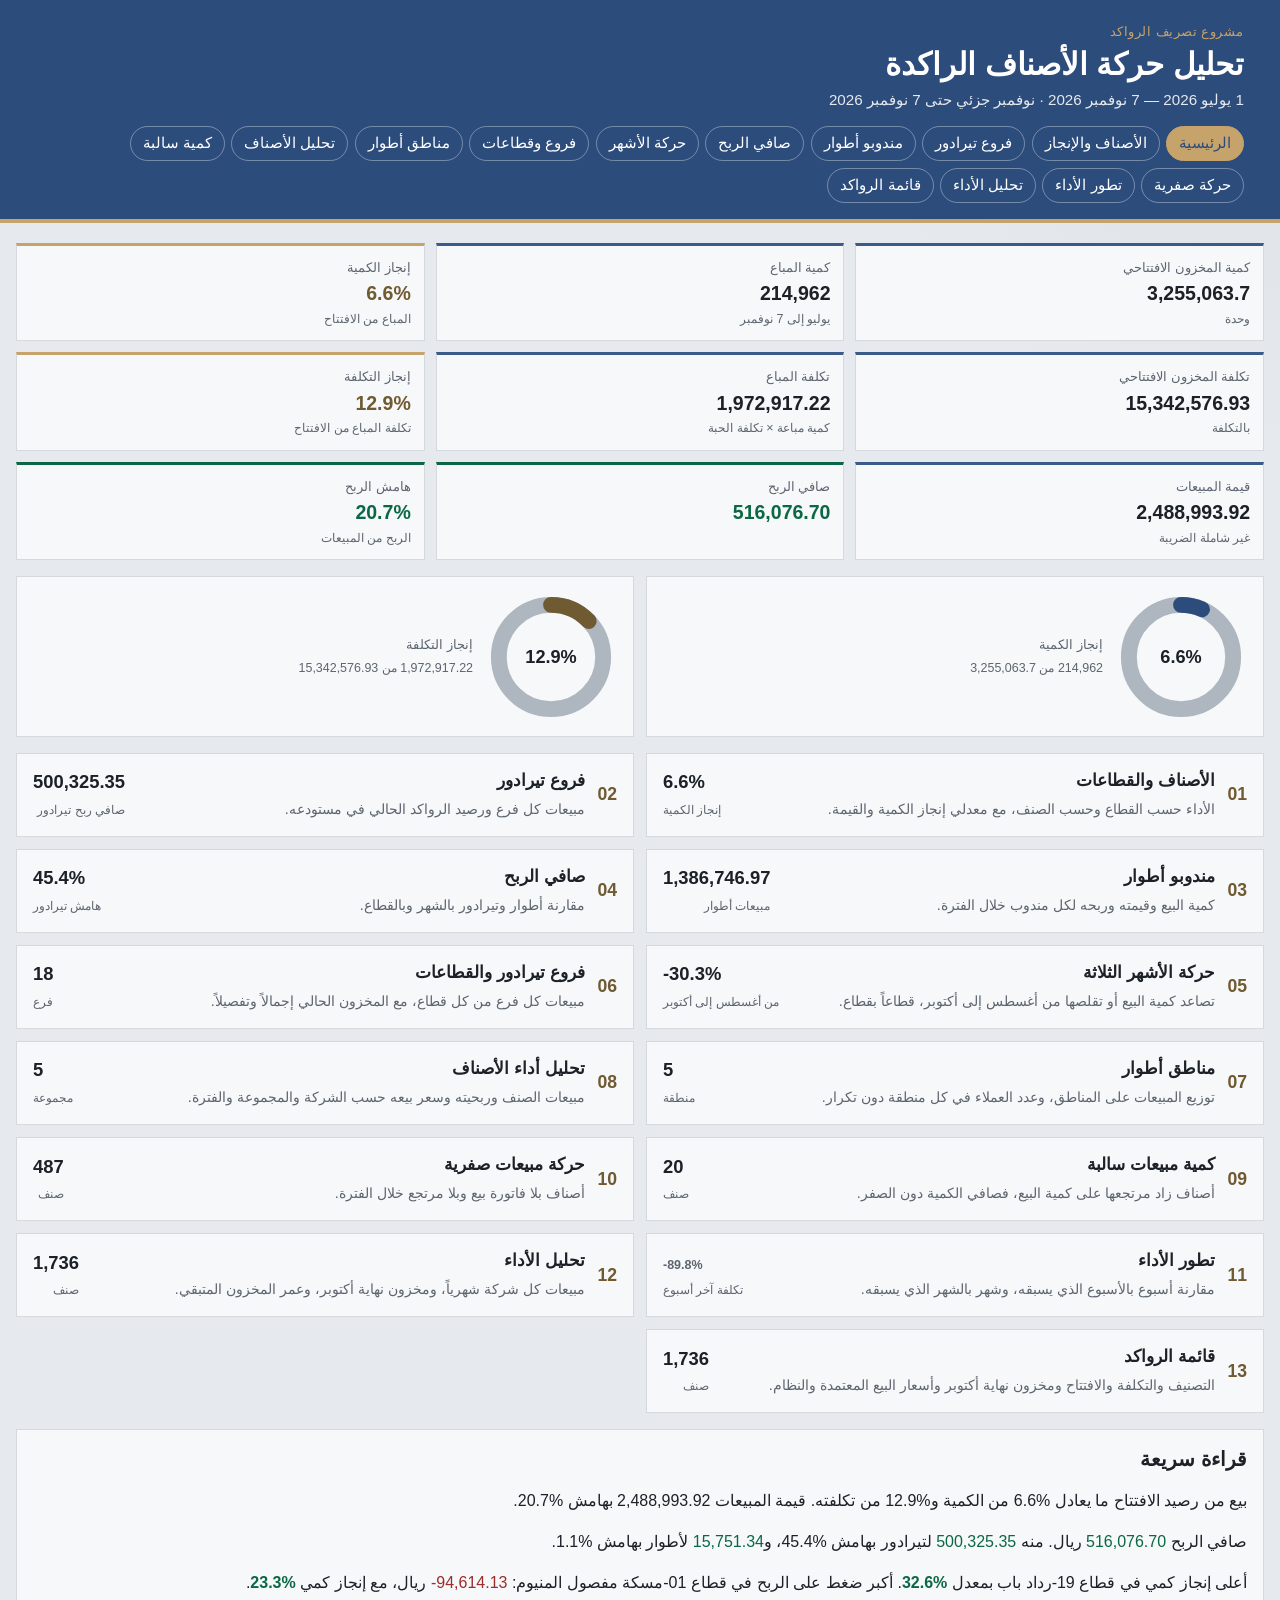
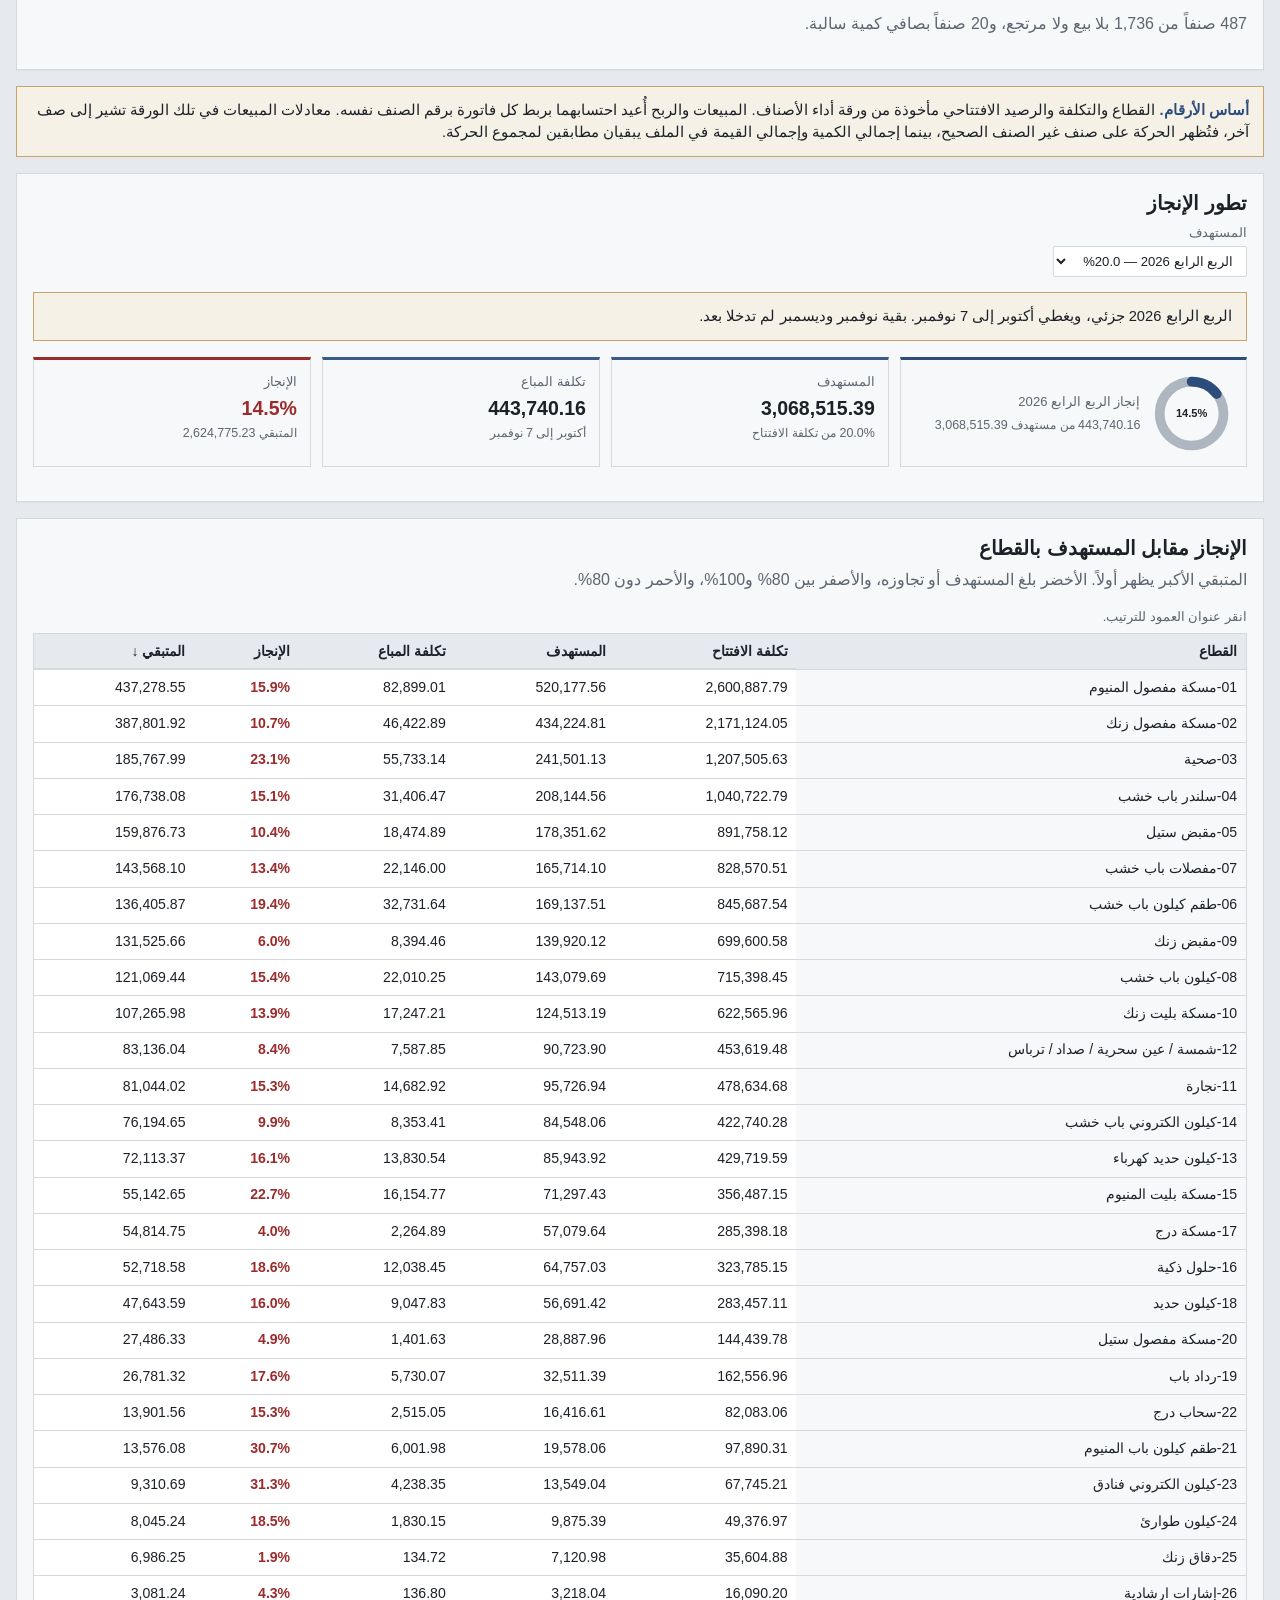
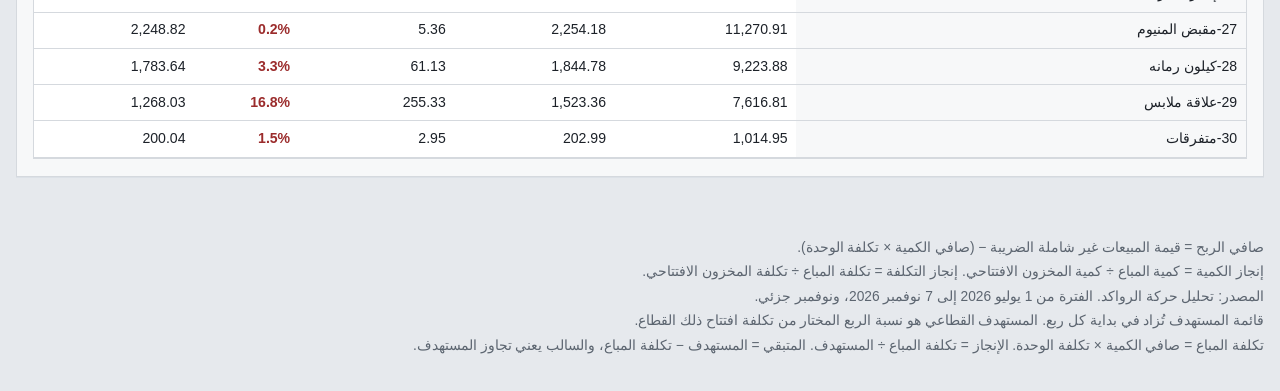
==== commit 75be7280: "تحديث مبيعات 1–7 نوفمبر وأسعار النظام من قائمة أودو، مع توسيع الفترة في الصفحات." ====
--- a/index.html
+++ b/index.html
@@ -19,7 +19,7 @@
   <footer class="foot">
     <p>صافي الربح = قيمة المبيعات غير شاملة الضريبة − (صافي الكمية × تكلفة الوحدة).</p>
     <p>إنجاز الكمية = كمية المباع ÷ كمية المخزون الافتتاحي. إنجاز التكلفة = تكلفة المباع ÷ تكلفة المخزون الافتتاحي.</p>
-    <p>المصدر: تحليل حركة الرواكد. الفترة من 1 يوليو 2026 إلى 31 أكتوبر 2026.</p>
+    <p>المصدر: تحليل حركة الرواكد. الفترة من 1 يوليو 2026 إلى 7 نوفمبر 2026، ونوفمبر جزئي.</p>
     <p>قائمة المستهدف تُزاد في بداية كل ربع. المستهدف القطاعي هو نسبة الربع المختار من تكلفة افتتاح ذلك القطاع.</p>
     <p>تكلفة المباع = صافي الكمية × تكلفة الوحدة. الإنجاز = تكلفة المباع ÷ المستهدف. المتبقي = المستهدف − تكلفة المباع، والسالب يعني تجاوز المستهدف.</p>
   </footer>
--- a/report.css
+++ b/report.css
@@ -297,13 +297,21 @@
 
 .chips button,
 .switch button,
-.pager button {
+.pager button,
+button.action {
   font: inherit;
   background: #fff;
   color: var(--ink);
   border: 1px solid var(--line);
   padding: 0.32rem 0.65rem;
   cursor: pointer;
+}
+
+button.action {
+  background: var(--deep);
+  color: #fff;
+  border-color: var(--deep);
+  padding: 0.42rem 0.85rem;
 }
 
 .chips button[aria-pressed="true"],
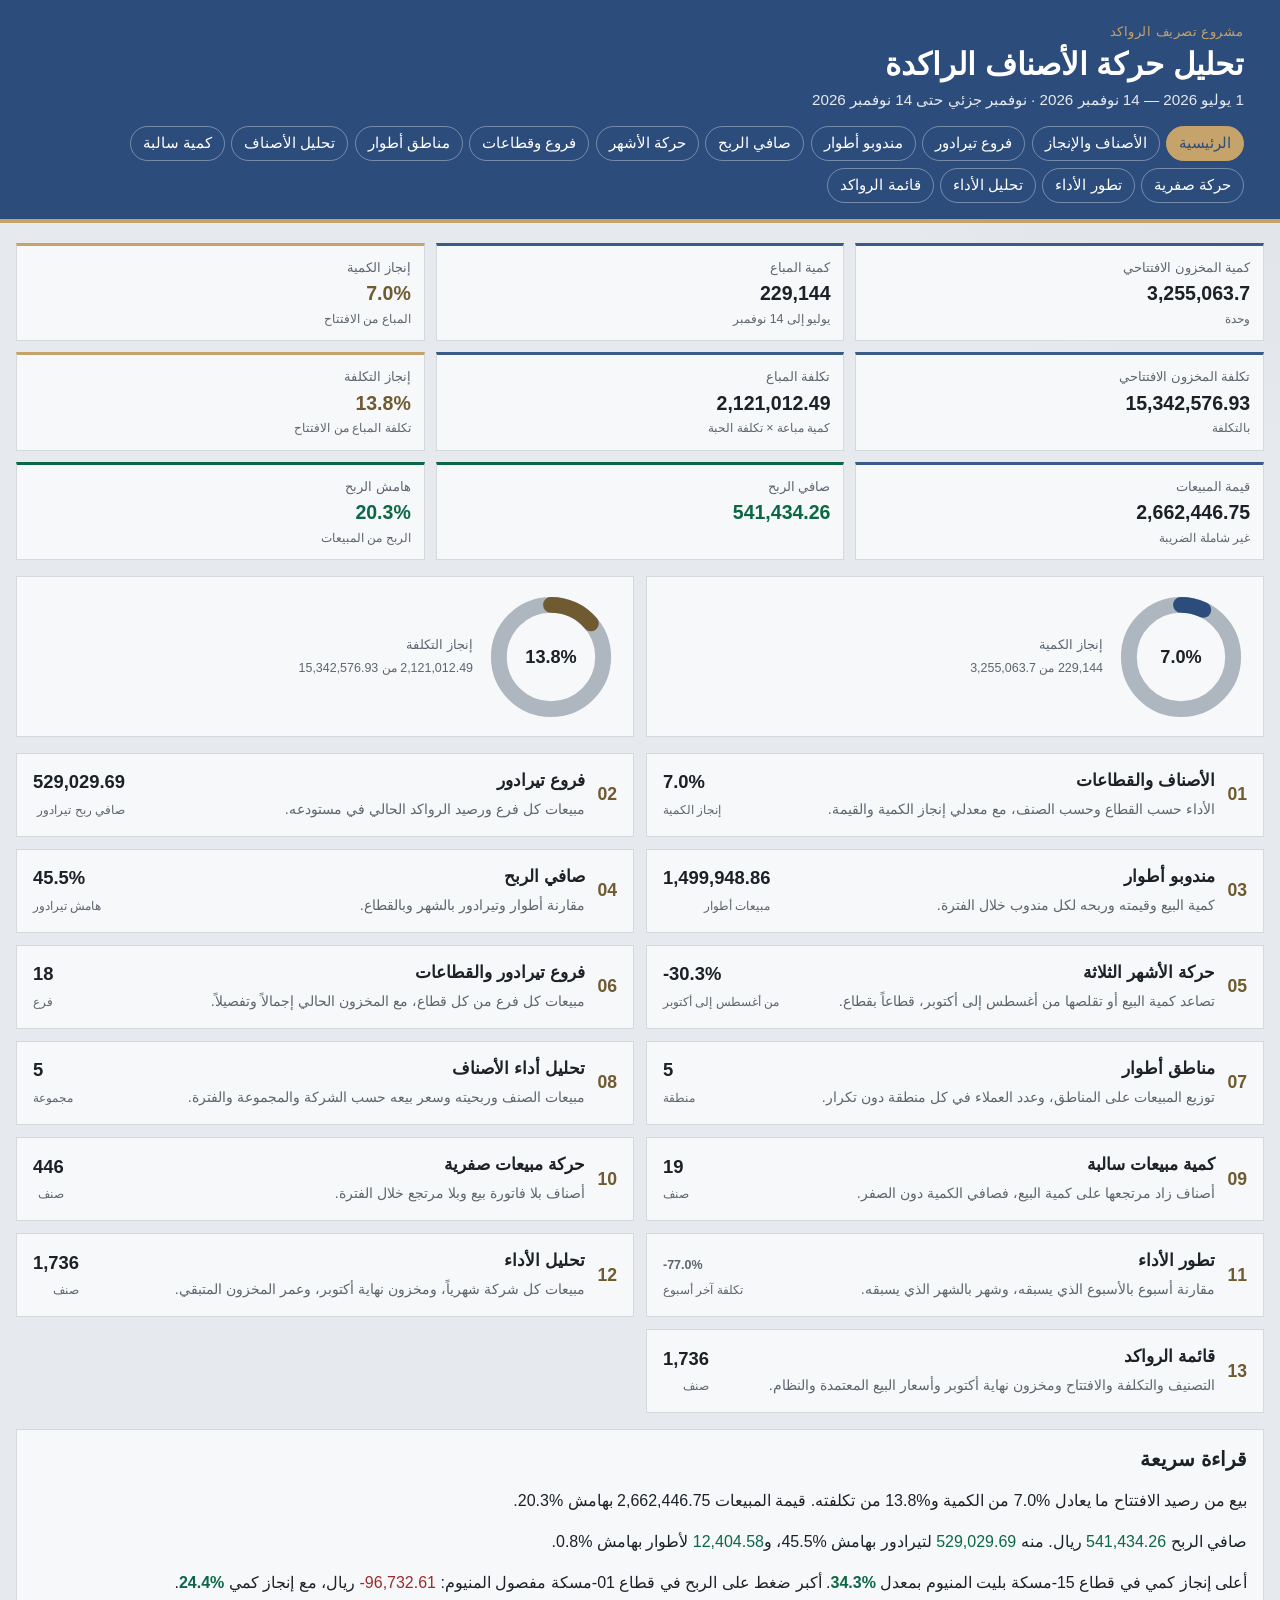
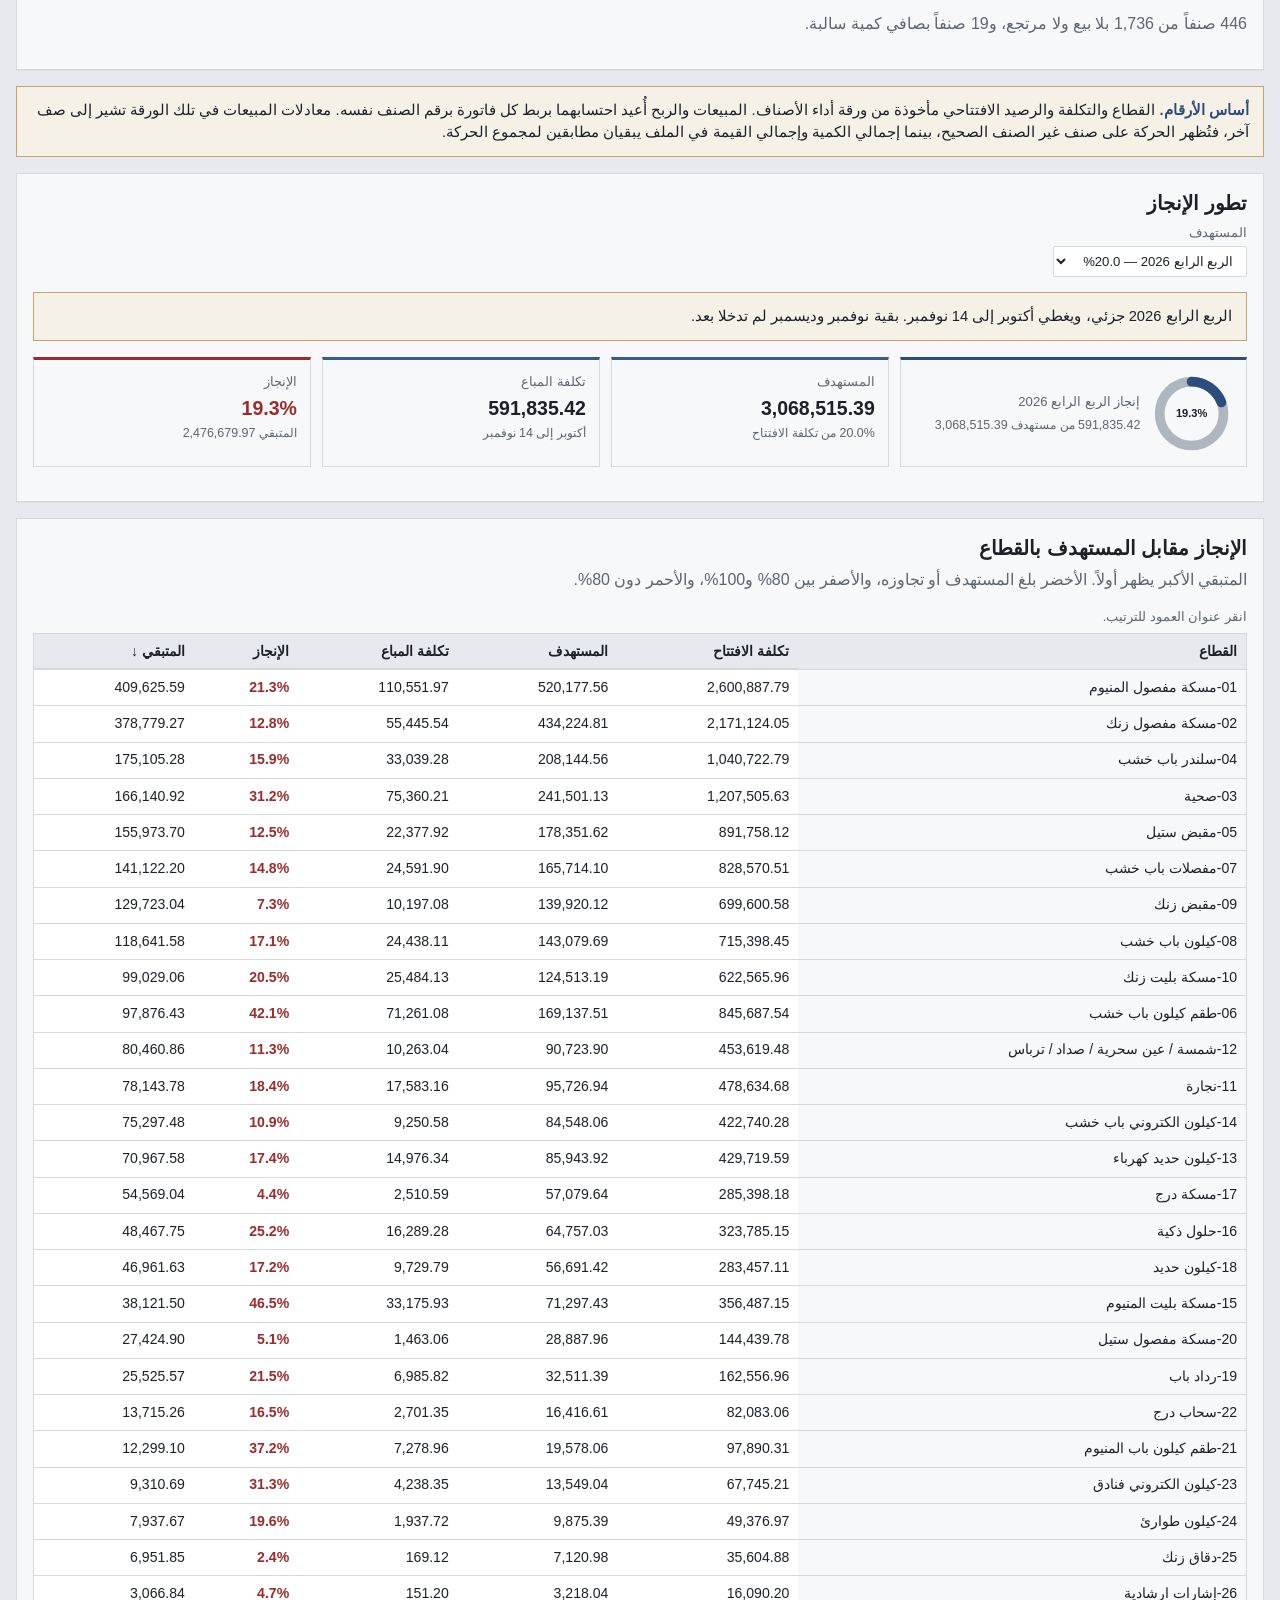
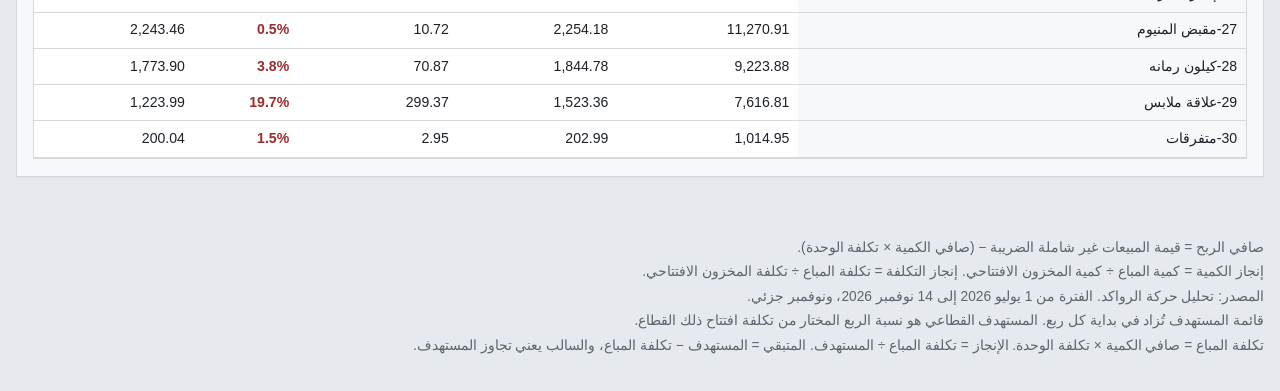
==== commit b5c37f65: "تحديث مبيعات 8–14 نوفمبر وتوسيع الفترة في التقارير إلى 14 نوفمبر." ====
--- a/index.html
+++ b/index.html
@@ -1,4 +1,4 @@
-<!DOCTYPE html>
+﻿<!DOCTYPE html>
 <html lang="ar" dir="rtl">
 <head>
   <meta charset="utf-8">
@@ -19,7 +19,7 @@
   <footer class="foot">
     <p>صافي الربح = قيمة المبيعات غير شاملة الضريبة − (صافي الكمية × تكلفة الوحدة).</p>
     <p>إنجاز الكمية = كمية المباع ÷ كمية المخزون الافتتاحي. إنجاز التكلفة = تكلفة المباع ÷ تكلفة المخزون الافتتاحي.</p>
-    <p>المصدر: تحليل حركة الرواكد. الفترة من 1 يوليو 2026 إلى 7 نوفمبر 2026، ونوفمبر جزئي.</p>
+    <p>المصدر: تحليل حركة الرواكد. الفترة من 1 يوليو 2026 إلى 14 نوفمبر 2026، ونوفمبر جزئي.</p>
     <p>قائمة المستهدف تُزاد في بداية كل ربع. المستهدف القطاعي هو نسبة الربع المختار من تكلفة افتتاح ذلك القطاع.</p>
     <p>تكلفة المباع = صافي الكمية × تكلفة الوحدة. الإنجاز = تكلفة المباع ÷ المستهدف. المتبقي = المستهدف − تكلفة المباع، والسالب يعني تجاوز المستهدف.</p>
   </footer>
--- a/report.css
+++ b/report.css
@@ -463,6 +463,34 @@
   unicode-bidi: isolate;
   display: inline-block;
   font-variant-numeric: tabular-nums;
+}
+
+.bar-cluster {
+  margin-bottom: 1.15rem;
+  padding-bottom: 0.85rem;
+  border-bottom: 1px solid var(--line);
+}
+
+.bar-cluster:last-child {
+  margin-bottom: 0;
+  padding-bottom: 0;
+  border-bottom: 0;
+}
+
+.cluster-title {
+  margin: 0 0 0.55rem;
+  font-size: 0.98rem;
+  font-weight: 700;
+  display: flex;
+  flex-wrap: wrap;
+  gap: 0.45rem 0.7rem;
+  align-items: baseline;
+}
+
+.cluster-meta {
+  color: var(--muted);
+  font-weight: 500;
+  font-size: 0.82rem;
 }
 
 .bars { display: flex; flex-direction: column; gap: 0.38rem; }
